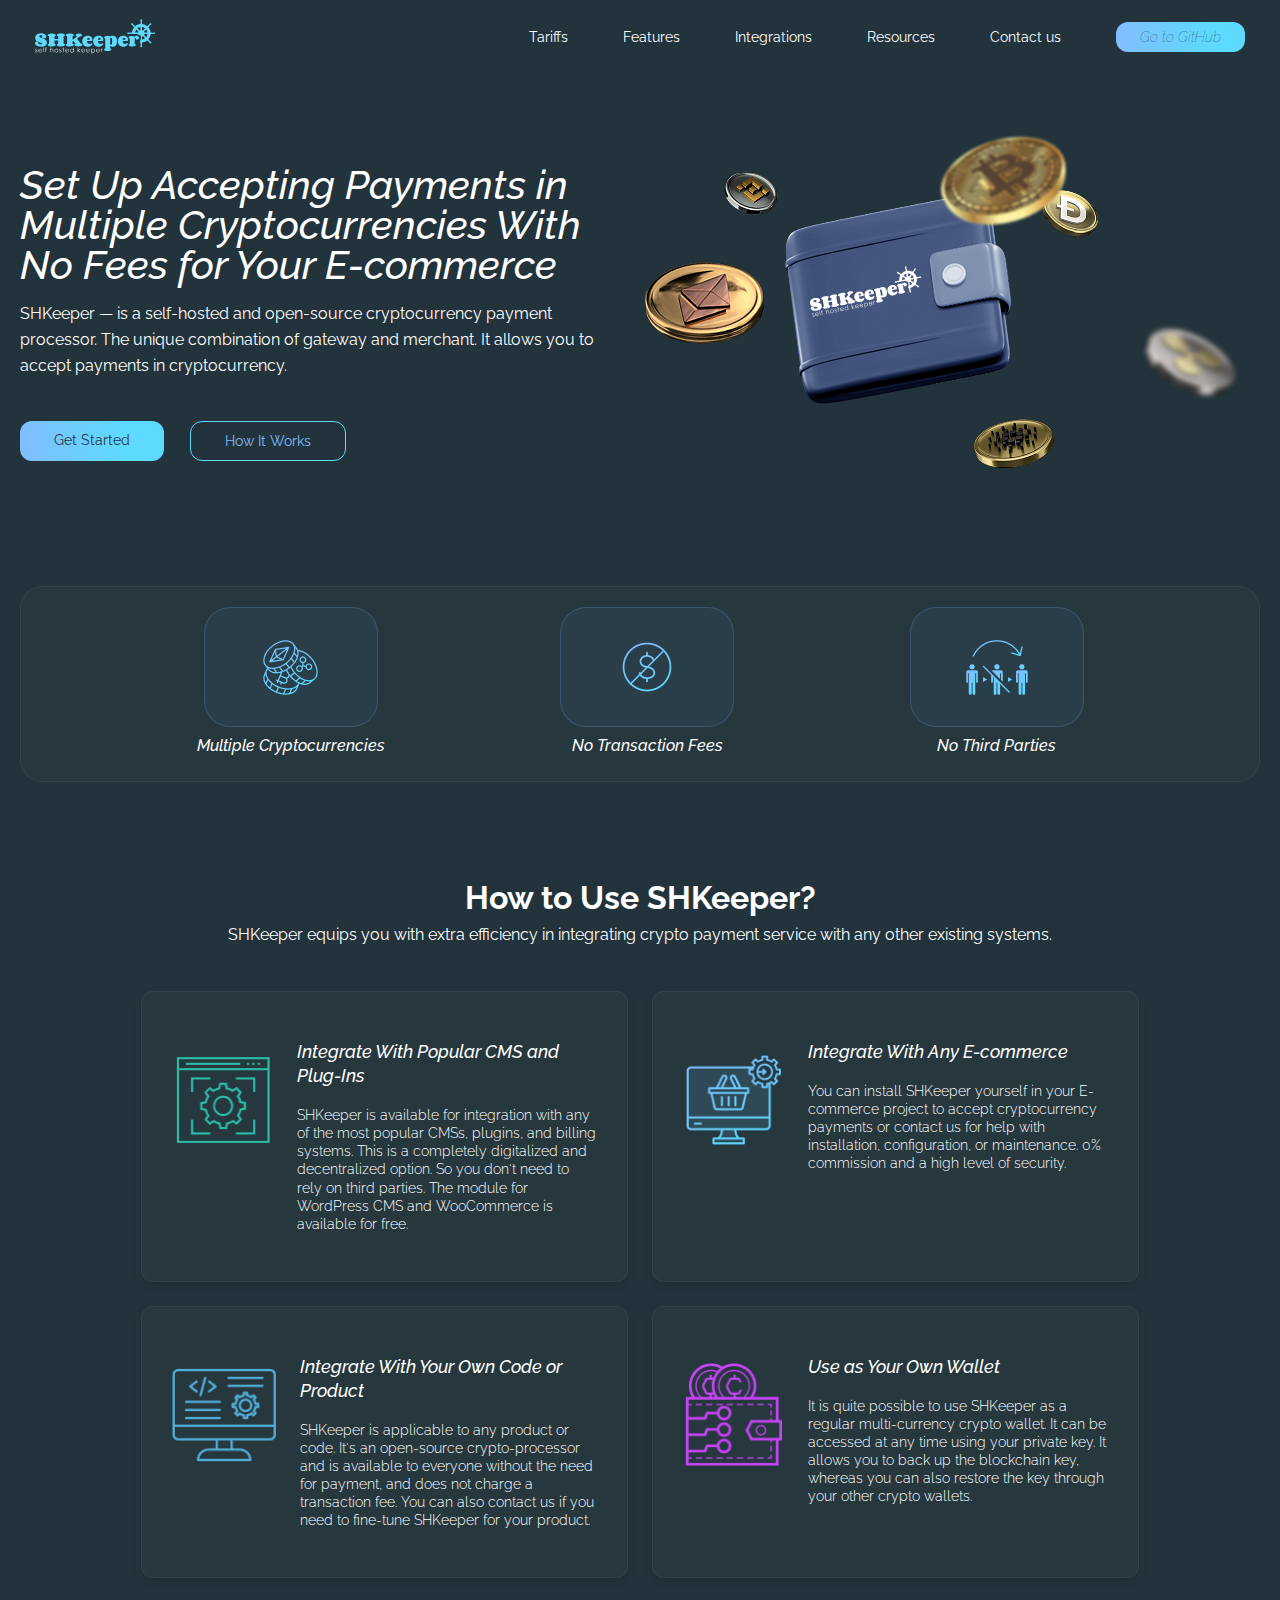
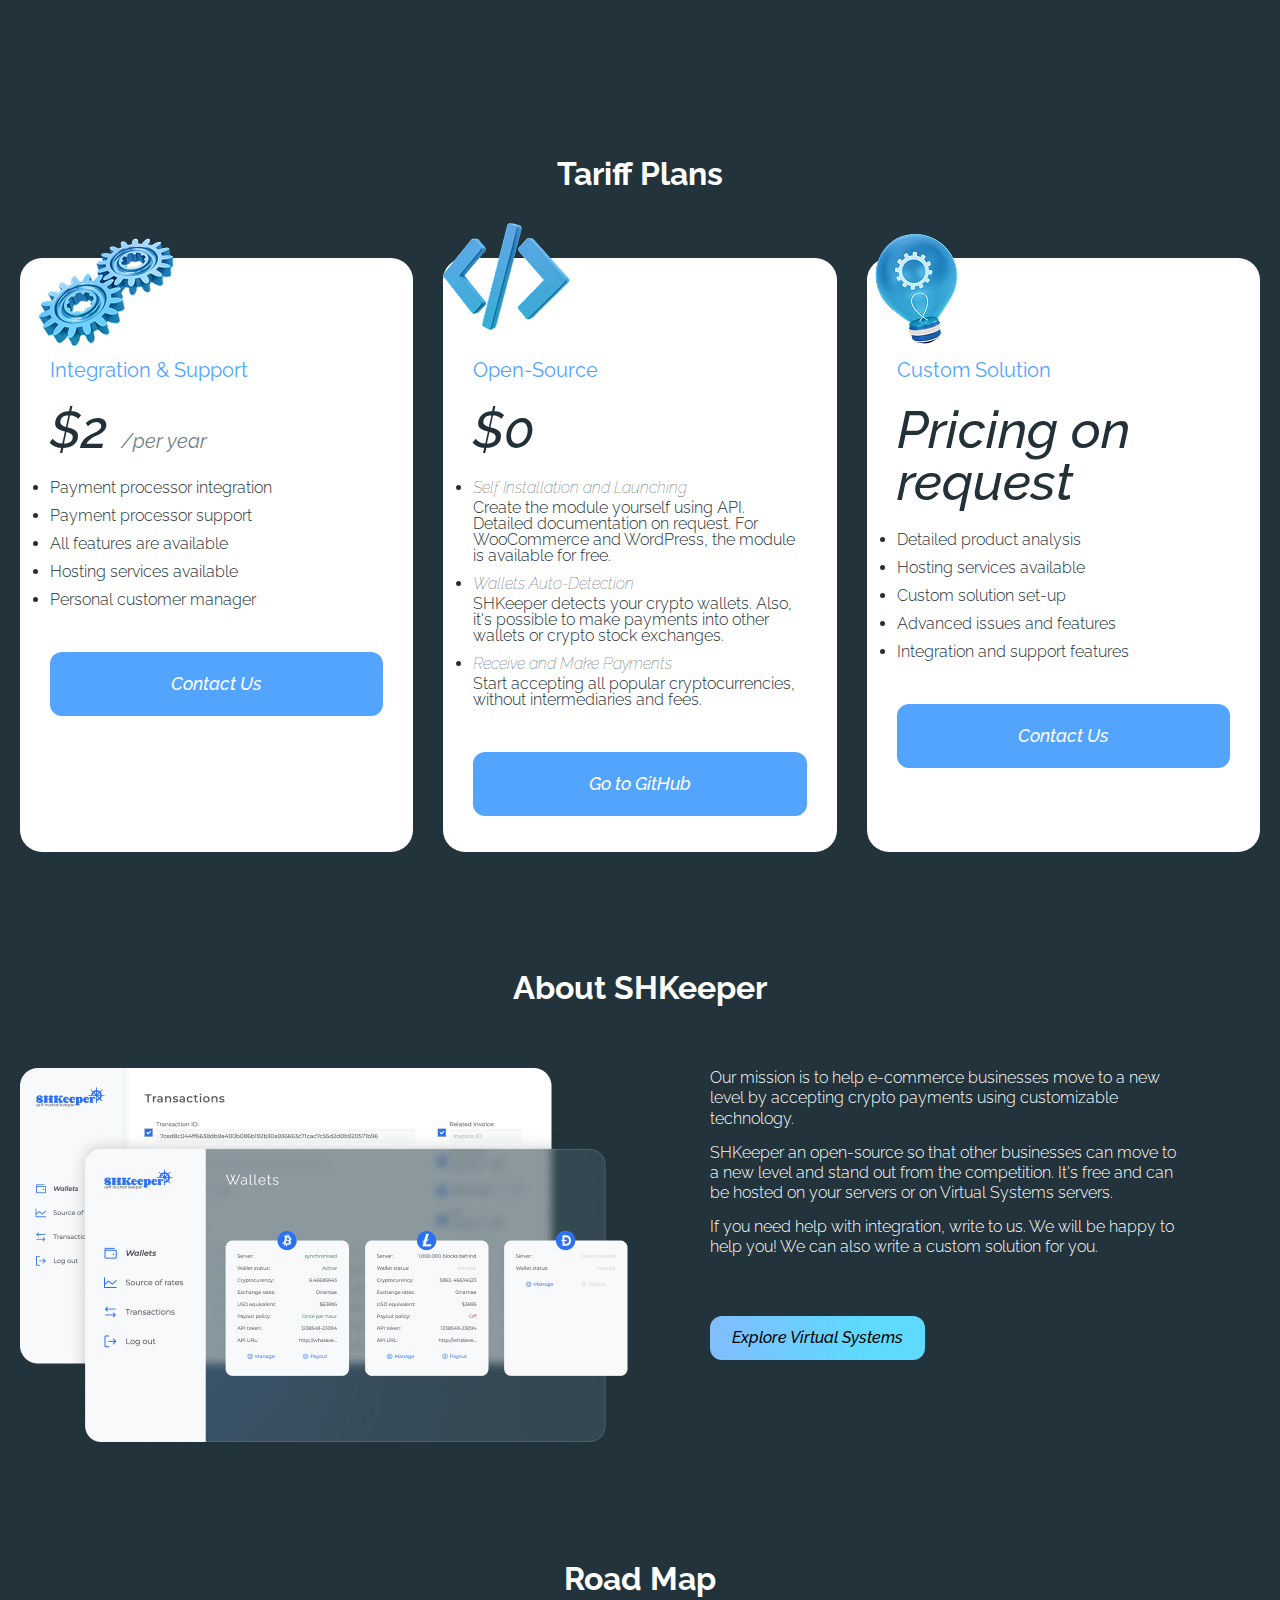
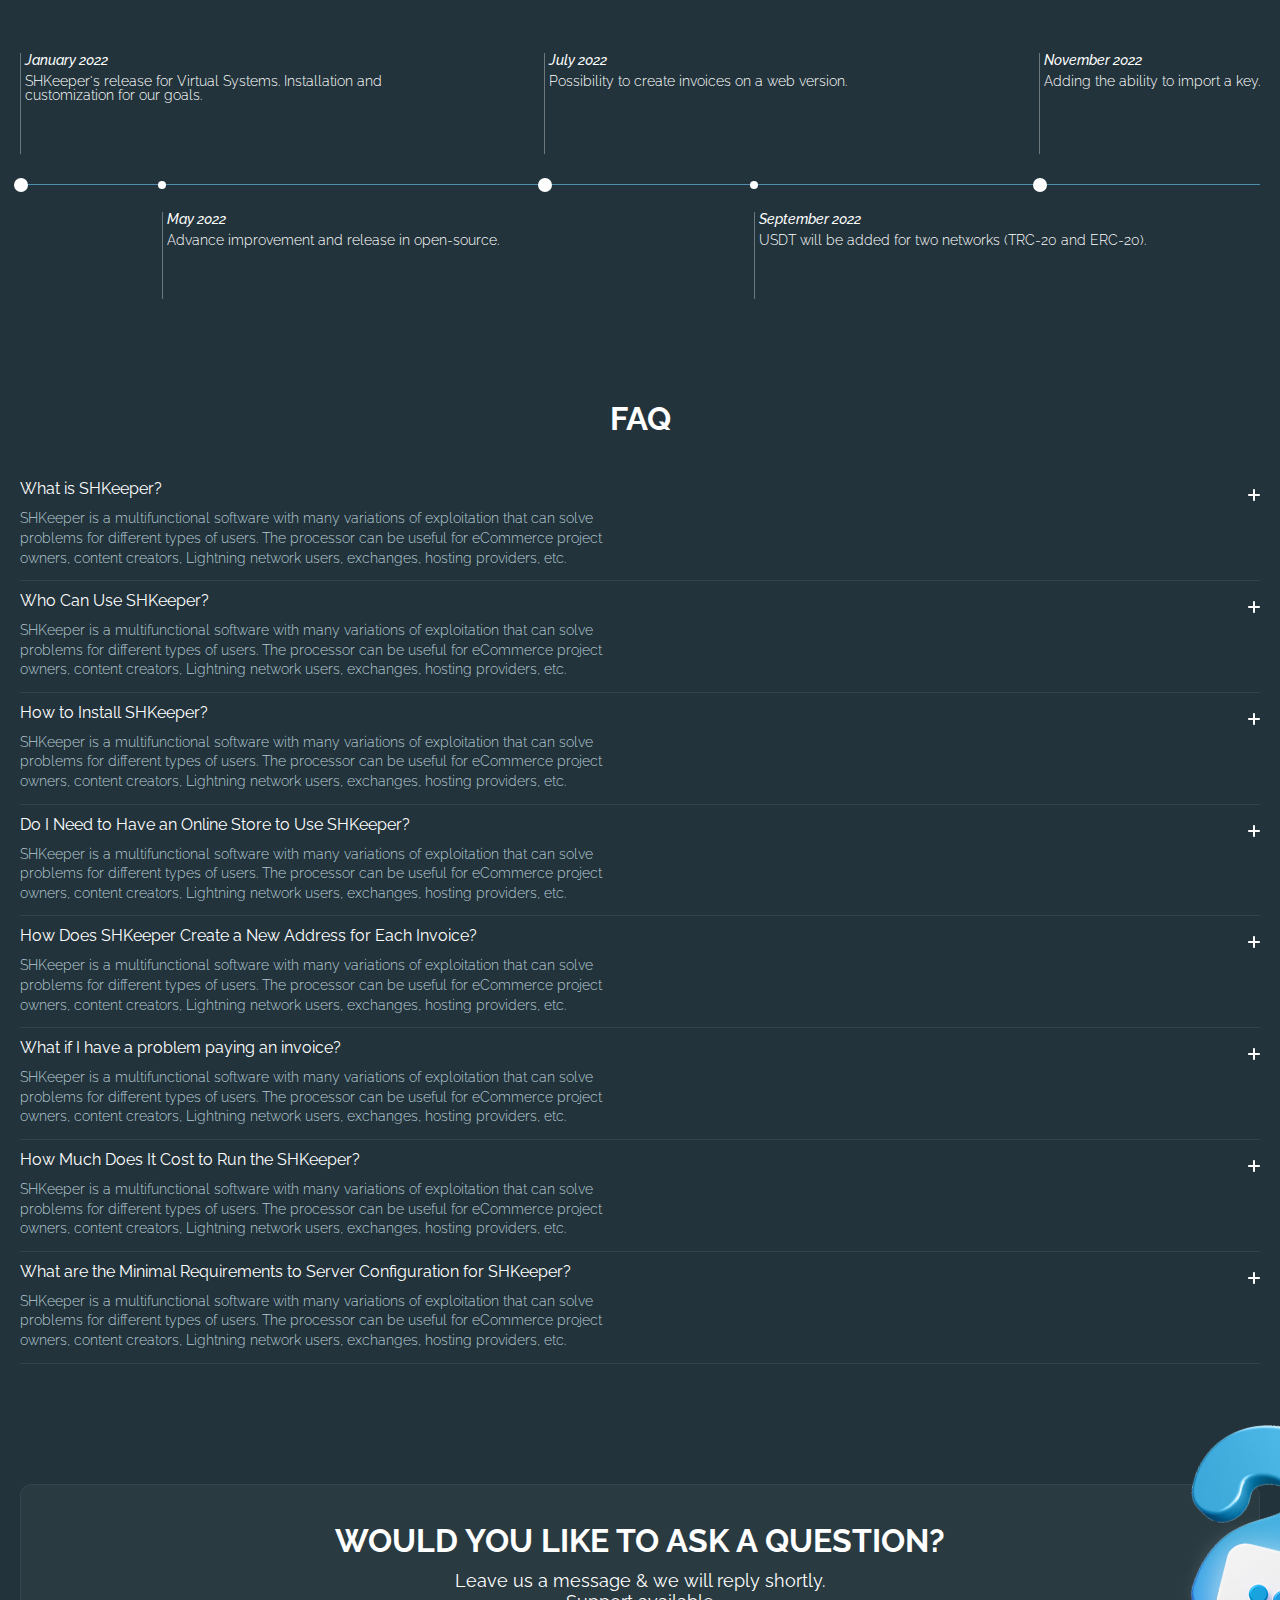
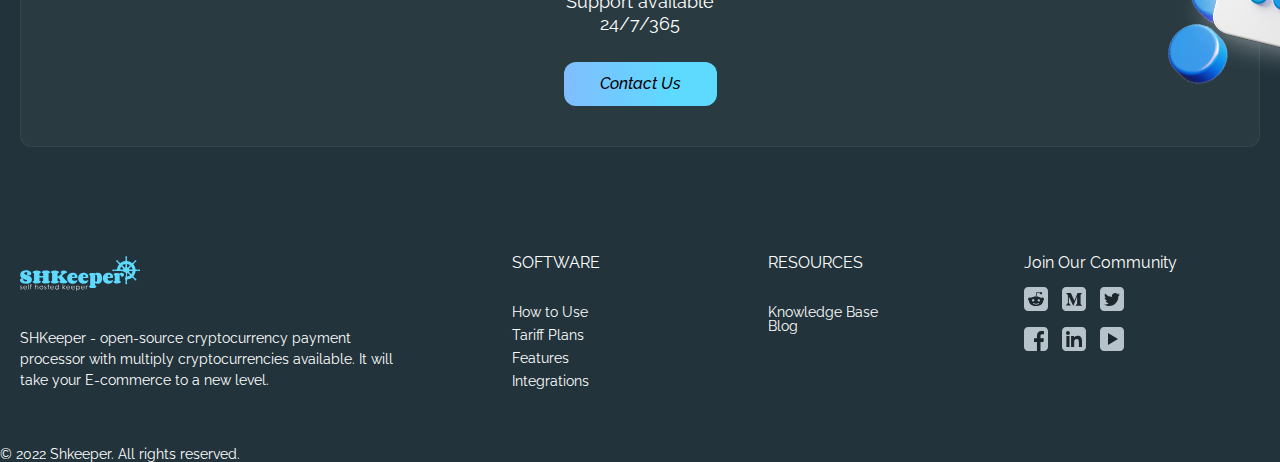
==== index.html @ ff1becc0 "desctope version" ====
<!DOCTYPE html>
<html lang="en">
  <head>
    <meta charset="UTF-8" />
    <meta name="viewport" content="width=device-width, initial-scale=1.0" />
    <title>SHKeeper</title>

    <link rel="preconnect" href="https://fonts.googleapis.com" />
    <link rel="preconnect" href="https://fonts.gstatic.com" crossorigin />
    <link
      href="https://fonts.googleapis.com/css2?family=Raleway:ital,wght@0,100..900;1,100..900&display=swap"
      rel="stylesheet"
    />
    <link
      href="https://cdn.jsdelivr.net/npm/modern-normalize@1.1.0/modern-normalize.min.css"
      rel="stylesheet"
    />
    <!-- <link rel="stylesheet" href="./css/reset.css" /> -->
    <link rel="stylesheet" href="./css/main.css" />
  </head>
  <body>
    <header>
      <!-- navigation section -->
      <nav class="navigation">
        <div class="navigation__container container">
          <svg class="navigation__svg" width="120" height="45">
            <use href="/svg/sprite.svg#icon-logo"></use>
          </svg>
          <ul class="navigation__list">
            <li class="navigation__list-el">
              <a href="#" class="navigation__list-link">Tariffs</a>
            </li>
            <li class="navigation__list-el">
              <a href="#" class="navigation__list-link">Features</a>
            </li>
            <li class="navigation__list-el">
              <a href="#" class="navigation__list-link">Integrations</a>
            </li>
            <li class="navigation__list-el">
              <a href="#" class="navigation__list-link">Resources</a>
            </li>
            <li class="navigation__list-el">
              <a href="#" class="navigation__list-link">Contact us</a>
            </li>
            <li class="navigation__list-el">
              <a
                href="https://github.com/"
                class="navigation__list-btn"
                target="_blank"
                rel="noopener noreferrer"
              >
                Go to GitHub
              </a>
            </li>
          </ul>
        </div>
      </nav>
    </header>
    <main>
      <!-- hero section -->
      <section class="hero container">
        <div>
          <div class="hero__title-container">
            <h1 class="hero__title">
              Set Up Accepting Payments in Multiple Cryptocurrencies With No
              Fees for Your E-commerce
            </h1>
            <p class="hero__text">
              SHKeeper — is a self-hosted and open-source cryptocurrency payment
              processor. The unique combination of gateway and merchant. It
              allows you to accept payments in cryptocurrency.
            </p>
          </div>

          <div class="hero__btn-container">
            <a href="#" class="hero__btn hero__btn-started">Get Started</a>
            <a href="#" class="hero__btn hero__btn-instruction">How It Works</a>
          </div>
        </div>
        <img src="./img/hero-img.png" alt="" class="hero__hero-img" />
      </section>

      <!-- advantages section -->
      <section class="advantages">
        <ul class="advantages__list container">
          <li class="advantages__list-el">
            <div class="advantages__list-el-container">
              <div class="advantages__svg-container">
                <img
                  src="./img/advantages-1.png"
                  alt="Icon"
                  width="55"
                  height="55"
                />
              </div>
              <p class="advantages__text">Multiple Cryptocurrencies</p>
            </div>
          </li>
          <li class="advantages__list-el">
            <div class="advantages__list-el-container">
              <div class="advantages__svg-container">
                <img
                  src="./img/advantages-2.png"
                  alt="Icon"
                  width="50"
                  height="50"
                />
              </div>
              <p class="advantages__text">No Transaction Fees</p>
            </div>
          </li>
          <li class="advantages__list-el">
            <div class="advantages__list-el-container">
              <div class="advantages__svg-container">
                <img
                  src="./img/advantages-3.png"
                  alt="Icon"
                  width="62"
                  height="55"
                />
              </div>
              <p class="advantages__text">No Third Parties</p>
            </div>
          </li>
        </ul>
      </section>

      <!-- usage section -->
      <section class="usage container">
        <h2 class="usage__title">How to Use SHKeeper?</h2>
        <p class="usage__text">
          SHKeeper equips you with extra efficiency in integrating crypto
          payment service with any other existing systems.
        </p>
        <ul class="usage__list">
          <li class="usage__list-el">
            <div class="usage__img-container">
              <img src="./img/usage-1.png" alt="" class="usage__usage-img-1" />
            </div>

            <div class="usage__text-container">
              <h3 class="usage__list-el-title">
                Integrate With Popular CMS and Plug-Ins
              </h3>
              <p class="usage__list-el-text">
                SHKeeper is available for integration with any of the most
                popular CMSs, plugins, and billing systems. This is a completely
                digitalized and decentralized option. So you don't need to rely
                on third parties. The module for WordPress CMS and WooCommerce
                is available for free.
              </p>
            </div>
          </li>
          <li class="usage__list-el">
            <div class="usage__img-container">
              <img src="./img/usage-2.png" alt="" class="usage__usage-img-2" />
            </div>

            <div class="usage__text-container">
              <h3 class="usage__list-el-title">
                Integrate With Any E-commerce
              </h3>
              <p class="usage__list-el-text">
                You can install SHKeeper yourself in your E-commerce project to
                accept cryptocurrency payments or contact us for help with
                installation, configuration, or maintenance. 0% commission and a
                high level of security.
              </p>
            </div>
          </li>
          <li class="usage__list-el">
            <div class="usage__img-container">
              <img src="./img/usage-3.png" alt="" class="usage__usage-img-3" />
            </div>

            <div class="usage__text-container">
              <h3 class="usage__list-el-title">
                Integrate With Your Own Code or Product
              </h3>
              <p class="usage__list-el-text">
                SHKeeper is applicable to any product or code. It's an
                open-source crypto-processor and is available to everyone
                without the need for payment, and does not charge a transaction
                fee. You can also contact us if you need to fine-tune SHKeeper
                for your product.
              </p>
            </div>
          </li>
          <li class="usage__list-el">
            <div class="usage__img-container">
              <img src="./img/usage-4.png" alt="" class="usage__usage-img-4" />
            </div>

            <div class="usage__text-container">
              <h3 class="usage__list-el-title">Use as Your Own Wallet</h3>
              <p class="usage__list-el-text">
                It is quite possible to use SHKeeper as a regular multi-currency
                crypto wallet. It can be accessed at any time using your private
                key. It allows you to back up the blockchain key, whereas you
                can also restore the key through your other crypto wallets.
              </p>
            </div>
          </li>
        </ul>
      </section>

      <!-- tariff section -->
      <section class="tariff container">
        <h2 class="tariff__section-title">Tariff Plans</h2>
        <ul class="tariff__list">
          <li class="tariff__list-el">
            <img src="./img/tarrif-1.png" alt="" class="tarrif__list-el-img" />
            <p class="tariff__subtitle">Integration & Support</p>
            <p class="tariff__price">
              $2 <span class="tariff__title-span">/per year</span>
            </p>
            <ul class="tariff__list-tariff">
              <li class="tariff__list-tariff-el">
                <p class="tariff__list-tariff-el-text">
                  Payment processor integration
                </p>
              </li>
              <li class="tariff__list-tariff-el">
                <p class="tariff__list-tariff-el-text">
                  Payment processor support
                </p>
              </li>
              <li class="tariff__list-tariff-el">
                <p class="tariff__list-tariff-el-text">
                  All features are available
                </p>
              </li>
              <li class="tariff__list-tariff-el">
                <p class="tariff__list-tariff-el-text">
                  Hosting services available
                </p>
              </li>
              <li class="tariff__list-tariff-el">
                <p class="tariff__list-tariff-el-text">
                  Personal customer manager
                </p>
              </li>
            </ul>
            <a href="#" class="tariff__list-tariff-btn">Contact Us</a>
          </li>

          <li class="tariff__list-el tariff__list-center">
            <img src="./img/tarrif-2.png" alt="" class="tarrif__list-el-img" />
            <p class="tariff__subtitle">Open-Source</p>
            <p class="tariff__price">$0</p>
            <ul class="tariff__list-tariff">
              <li class="tariff__list-tariff-el">
                <h4 class="tariff__list-tariff-el-subtitle">
                  Self Installation and Launching
                </h4>
                <p class="tariff__list-tariff-el-text">
                  Create the module yourself using API. Detailed documentation
                  on request. For WooCommerce and WordPress, the module is
                  available for free.
                </p>
              </li>
              <li class="tariff__list-tariff-el">
                <h4 class="tariff__list-tariff-el-subtitle">
                  Wallets Auto-Detection
                </h4>
                <p class="tariff__list-tariff-el-text">
                  SHKeeper detects your crypto wallets. Also, it's possible to
                  make payments into other wallets or crypto stock exchanges.
                </p>
              </li>
              <li class="tariff__list-tariff-el">
                <h4 class="tariff__list-tariff-el-subtitle">
                  Receive and Make Payments
                </h4>
                <p class="tariff__list-tariff-el-text">
                  Start accepting all popular cryptocurrencies, without
                  intermediaries and fees.
                </p>
              </li>
            </ul>
            <a href="#" class="tariff__list-tariff-btn">Go to GitHub</a>
          </li>

          <li class="tariff__list-el">
            <img src="./img/tarrif-3.png" alt="" class="tarrif__list-el-img" />
            <p class="tariff__subtitle">Custom Solution</p>
            <p class="tariff__price">Pricing on request</p>
            <ul class="tariff__list-tariff">
              <li class="tariff__list-tariff-el">
                <p class="tariff__list-tariff-el-text">
                  Detailed product analysis
                </p>
              </li>
              <li class="tariff__list-tariff-el">
                <p class="tariff__list-tariff-el-text">
                  Hosting services available
                </p>
              </li>
              <li class="tariff__list-tariff-el">
                <p class="tariff__list-tariff-el-text">
                  Custom solution set-up
                </p>
              </li>
              <li class="tariff__list-tariff-el">
                <p class="tariff__list-tariff-el-text">
                  Advanced issues and features
                </p>
              </li>
              <li class="tariff__list-tariff-el">
                <p class="tariff__list-tariff-el-text">
                  Integration and support features
                </p>
              </li>
            </ul>
            <a href="#" class="tariff__list-tariff-btn">Contact Us</a>
          </li>
        </ul>
      </section>

      <!-- about section -->
      <section class="about container">
        <h3 class="about__title">About SHKeeper</h3>

        <div class="about__container">
          <img src="./img/about-1.png" alt="" class="about__img" />
          <div class="about__text-container">
            <p class="about__text">
              Our mission is to help e-commerce businesses move to a new level
              by accepting crypto payments using customizable technology.
            </p>
            <br />
            <p class="about__text">
              SHKeeper an open-source so that other businesses can move to a new
              level and stand out from the competition. It's free and can be
              hosted on your servers or on Virtual Systems servers.
            </p>
            <br />
            <p class="about__text">
              If you need help with integration, write to us. We will be happy
              to help you! We can also write a custom solution for you.
            </p>
            <button class="about__btn" aria-label="Explore Virtual Systems">
              Explore Virtual Systems
            </button>
          </div>
        </div>
      </section>

      <!-- road-map section -->
      <section class="road-map container">
        <h3 class="road-map__title">Road Map</h3>
        <ul class="road-map__list-1">
          <li class="road-map__list-el-1">
            <div class="road-map__list-el-container">
              <h4 class="road-map__list-el-title">
                <time datetime="2022-01">January 2022</time>
              </h4>
              <p class="road-map__list-el-text">
                SHKeeper's release for Virtual Systems. Installation and
                customization for our goals.
              </p>
            </div>
          </li>
          <li class="road-map__list-el-1">
            <div class="road-map__list-el-container">
              <h4 class="road-map__list-el-title">
                <time datetime="2022-07">July 2022</time>
              </h4>
              <p class="road-map__list-el-text">
                Possibility to create invoices on a web version.
              </p>
            </div>
          </li>
          <li class="road-map__list-el-1">
            <div class="road-map__list-el-container">
              <h4 class="road-map__list-el-title">
                <time datetime="2022-11">November 2022</time>
              </h4>
              <p class="road-map__list-el-text">
                Adding the ability to import a key.
              </p>
            </div>
          </li>
        </ul>

        <ul class="road-map__list-2">
          <li class="road-map__list-el-2">
            <div class="road-map__list-el-container">
              <h4 class="road-map__list-el-title">
                <time datetime="2022-05">May 2022</time>
              </h4>
              <p class="road-map__list-el-text">
                Advance improvement and release in open-source.
              </p>
            </div>
          </li>
          <li class="road-map__list-el-2">
            <div class="road-map__list-el-container">
              <h4 class="road-map__list-el-title">
                <time datetime="2022-09">September 2022</time>
              </h4>
              <p class="road-map__list-el-text">
                USDT will be added for two networks (TRC-20 and ERC-20).
              </p>
            </div>
          </li>
        </ul>
      </section>

      <!-- faq section -->
      <section class="faq container">
        <h3 class="faq__title">FAQ</h3>
        <ul class="faq__list">
          <li class="faq__list-el">
            <div class="faq__list-el-title-container">
              <h4 class="faq__list-el-subtitle">What is SHKeeper?</h4>
              <svg class="faq__open-acordeon-svg-plus" width="12" height="12">
                <use href="./svg/sprite.svg#icon-plus"></use>
              </svg>
              <svg class="faq__open-acordeon-svg-minus" width="12" height="12">
                <use href="./svg/sprite.svg#icon-minus"></use>
              </svg>
            </div>

            <p class="faq__list-el-text">
              SHKeeper is a multifunctional software with many variations of
              exploitation that can solve problems for different types of users.
              The processor can be useful for eCommerce project owners, content
              creators, Lightning network users, exchanges, hosting providers,
              etc.
            </p>
          </li>
          <li class="faq__list-el">
            <div class="faq__list-el-title-container">
              <h4 class="faq__list-el-subtitle">Who Can Use SHKeeper?</h4>
              <svg class="faq__open-acordeon-svg-plus" width="12" height="12">
                <use href="./svg/sprite.svg#icon-plus"></use>
              </svg>
              <svg class="faq__open-acordeon-svg-minus" width="12" height="12">
                <use href="./svg/sprite.svg#icon-minus"></use>
              </svg>
            </div>
            <p class="faq__list-el-text">
              SHKeeper is a multifunctional software with many variations of
              exploitation that can solve problems for different types of users.
              The processor can be useful for eCommerce project owners, content
              creators, Lightning network users, exchanges, hosting providers,
              etc.
            </p>
          </li>
          <li class="faq__list-el">
            <div class="faq__list-el-title-container">
              <h4 class="faq__list-el-subtitle">How to Install SHKeeper?</h4>
              <svg class="faq__open-acordeon-svg-plus" width="12" height="12">
                <use href="./svg/sprite.svg#icon-plus"></use>
              </svg>
              <svg class="faq__open-acordeon-svg-minus" width="12" height="12">
                <use href="./svg/sprite.svg#icon-minus"></use>
              </svg>
            </div>
            <p class="faq__list-el-text">
              SHKeeper is a multifunctional software with many variations of
              exploitation that can solve problems for different types of users.
              The processor can be useful for eCommerce project owners, content
              creators, Lightning network users, exchanges, hosting providers,
              etc.
            </p>
          </li>
          <li class="faq__list-el">
            <div class="faq__list-el-title-container">
              <h4 class="faq__list-el-subtitle">
                Do I Need to Have an Online Store to Use SHKeeper?
              </h4>
              <svg class="faq__open-acordeon-svg-plus" width="12" height="12">
                <use href="./svg/sprite.svg#icon-plus"></use>
              </svg>
              <svg class="faq__open-acordeon-svg-minus" width="12" height="12">
                <use href="./svg/sprite.svg#icon-minus"></use>
              </svg>
            </div>
            <p class="faq__list-el-text">
              SHKeeper is a multifunctional software with many variations of
              exploitation that can solve problems for different types of users.
              The processor can be useful for eCommerce project owners, content
              creators, Lightning network users, exchanges, hosting providers,
              etc.
            </p>
          </li>
          <li class="faq__list-el">
            <div class="faq__list-el-title-container">
              <h4 class="faq__list-el-subtitle">
                How Does SHKeeper Create a New Address for Each Invoice?
              </h4>
              <svg class="faq__open-acordeon-svg-plus" width="12" height="12">
                <use href="./svg/sprite.svg#icon-plus"></use>
              </svg>
              <svg class="faq__open-acordeon-svg-minus" width="12" height="12">
                <use href="./svg/sprite.svg#icon-minus"></use>
              </svg>
            </div>
            <p class="faq__list-el-text">
              SHKeeper is a multifunctional software with many variations of
              exploitation that can solve problems for different types of users.
              The processor can be useful for eCommerce project owners, content
              creators, Lightning network users, exchanges, hosting providers,
              etc.
            </p>
          </li>
          <li class="faq__list-el">
            <div class="faq__list-el-title-container">
              <h4 class="faq__list-el-subtitle">
                What if I have a problem paying an invoice?
              </h4>
              <svg class="faq__open-acordeon-svg-plus" width="12" height="12">
                <use href="./svg/sprite.svg#icon-plus"></use>
              </svg>
              <svg class="faq__open-acordeon-svg-minus" width="12" height="12">
                <use href="./svg/sprite.svg#icon-minus"></use>
              </svg>
            </div>
            <p class="faq__list-el-text">
              SHKeeper is a multifunctional software with many variations of
              exploitation that can solve problems for different types of users.
              The processor can be useful for eCommerce project owners, content
              creators, Lightning network users, exchanges, hosting providers,
              etc.
            </p>
          </li>
          <li class="faq__list-el">
            <div class="faq__list-el-title-container">
              <h4 class="faq__list-el-subtitle">
                How Much Does It Cost to Run the SHKeeper?
              </h4>
              <svg class="faq__open-acordeon-svg-plus" width="12" height="12">
                <use href="./svg/sprite.svg#icon-plus"></use>
              </svg>
              <svg class="faq__open-acordeon-svg-minus" width="12" height="12">
                <use href="./svg/sprite.svg#icon-minus"></use>
              </svg>
            </div>
            <p class="faq__list-el-text">
              SHKeeper is a multifunctional software with many variations of
              exploitation that can solve problems for different types of users.
              The processor can be useful for eCommerce project owners, content
              creators, Lightning network users, exchanges, hosting providers,
              etc.
            </p>
          </li>
          <li class="faq__list-el">
            <div class="faq__list-el-title-container">
              <h4 class="faq__list-el-subtitle">
                What are the Minimal Requirements to Server Configuration for
                SHKeeper?
              </h4>
              <svg class="faq__open-acordeon-svg-plus" width="12" height="12">
                <use href="./svg/sprite.svg#icon-plus"></use>
              </svg>
              <svg class="faq__open-acordeon-svg-minus" width="12" height="12">
                <use href="./svg/sprite.svg#icon-minus"></use>
              </svg>
            </div>
            <p class="faq__list-el-text">
              SHKeeper is a multifunctional software with many variations of
              exploitation that can solve problems for different types of users.
              The processor can be useful for eCommerce project owners, content
              creators, Lightning network users, exchanges, hosting providers,
              etc.
            </p>
          </li>
        </ul>
      </section>

      <!-- question section -->
      <section class="question container">
        <div class="question__container">
          <h3 class="question__title">WOULD YOU LIKE TO ASK A QUESTION?</h3>
          <p class="question__text">
            Leave us a message & we will reply shortly.
            <br />Support available <br />24/7/365
          </p>
          <button class="question__btn">Contact Us</button>
          <img src="./img/question-1.png" alt="" class="question__img" />
          <img src="./img/question-1.png" alt="" class="question__img-1" />
          <img src="./img/question-4.png" alt="" class="question__img-4" />
        </div>
      </section>
    </main>

    <!-- footer section -->
    <footer>
      <section class="footer container">
        <div class="footer__logo-container">
          <svg class="navigation__svg" width="120" height="45">
            <use href="/svg/sprite.svg#icon-logo"></use>
          </svg>
          <p class="footer__logo-text">
            SHKeeper - open-source cryptocurrency payment processor with
            multiply cryptocurrencies available. It will take your E-commerce to
            a new level.
          </p>
        </div>
        <div class="footer__software-container">
          <h3 class="footer__software-title">SOFTWARE</h3>
          <ul class="footer__software-list">
            <li class="footer__software-list-el">
              <a href="" class="footer__software-list-link">How to Use</a>
            </li>
            <li class="footer__software-list-el">
              <a href="" class="footer__software-list-link">Tariff Plans</a>
            </li>
            <li class="footer__software-list-el">
              <a href="" class="footer__software-list-link">Features</a>
            </li>
            <li class="footer__software-list-el">
              <a href="" class="footer__software-list-link">Integrations</a>
            </li>
          </ul>
        </div>

        <div class="footer__resources-container">
          <h3 class="footer__resources-title">RESOURCES</h3>
          <ul class="footer__resources-list">
            <li class="footer__resources-list-el">
              <a href="" class="footer__resources-list-link">Knowledge Base</a>
            </li>
            <li class="footer__resources-list-el">
              <a href="" class="footer__resources-list-link">Blog</a>
            </li>
          </ul>
        </div>

        <div class="footer__media">
          <h3 class="footer__media-title">Join Our Community</h3>
          <ul class="footer__media-list">
            <li class="footer__media-list-el">
              <svg class="footer__media-svg" width="24" height="24">
                <use href="./svg/sprite.svg#icon-media-1"></use>
              </svg>
            </li>
            <li class="footer__media-list-el">
              <svg class="footer__media-svg" width="24" height="24">
                <use href="./svg/sprite.svg#icon-media-2"></use>
              </svg>
            </li>
            <li class="footer__media-list-el">
              <svg class="footer__media-svg" width="24" height="24">
                <use href="./svg/sprite.svg#icon-media-3"></use>
              </svg>
            </li>
            <li class="footer__media-list-el">
              <svg class="footer__media-svg" width="24" height="24">
                <use href="./svg/sprite.svg#icon-media-4"></use>
              </svg>
            </li>
            <li class="footer__media-list-el">
              <svg class="footer__media-svg" width="24" height="24">
                <use href="./svg/sprite.svg#icon-media-5"></use>
              </svg>
            </li>
            <li class="footer__media-list-el">
              <svg class="footer__media-svg" width="24" height="24">
                <use href="./svg/sprite.svg#icon-media-6"></use>
              </svg>
            </li>
          </ul>
        </div>
      </section>

      <section class="footer__bottom">
        <p>&copy; 2022 Shkeeper. All rights reserved.</p>
      </section>
    </footer>
    <script src="./js/index.js"></script>
  </body>
</html>
---- css/main.css ----
:root {
  --main-text-color: #ffffff;
  --accent-text-color: #253941;
  --secondary-accent-text-color: #52a4ff;
}

h1,
h2,
h3,
h4,
h5,
h6,
p {
  margin-top: 0;
  margin-bottom: 0;
}

ul,
ol {
  margin-top: 0;
  margin-bottom: 0;
  padding-left: 0;
}

img {
  display: block;
}

main {
}

button {
  cursor: pointer;
}

a {
  display: block;
}

.container {
  padding-left: 15px;
  padding-right: 15px;
}

/* @media screen and (min-width: 480px) {
  .container {
    width: 426px;
    margin-right: auto;
    margin-left: auto;
  }
}

@media screen and (min-width: 768px) {
  .container {
    width: 766px;
  }
} */

@media screen and (min-width: 1200px) {
  .container {
    width: 1158px;
  }
}

.hidden {
  position: absolute;
  width: 1px;
  height: 1px;
  margin: -1px;
  border: 0;
  padding: 0;

  white-space: nowrap;
  clip-path: inset(100%);
  clip: rect(0 0 0 0);
  overflow: hidden;
}

a {
  text-decoration: none;
  color: inherit;
}

ul,
ol {
  list-style: none;
  padding: 0;
  margin: 0;
}

body {
  background-color: #22333b;
  color: var(--main-text-color);
  font-family: Raleway;
  font-weight: 400;
  font-size: 14px;
  line-height: 100%;
  letter-spacing: 0%;
}

.container {
  width: 1240px;
  margin-right: auto;
  margin-left: auto;
}

/* --------------navigation section-------------- */

.navigation {
  padding: 14px 0;
  font-family: Raleway;
  font-weight: 400;
  font-size: 14px;
  line-height: 100%;
  letter-spacing: 0%;
}

.navigation__container {
  display: flex;
  justify-content: space-between;
  align-items: center;
}

.navigation__svg {
}

.navigation__list {
  display: flex;
  align-items: center;
  gap: 55px;
}

.navigation__list-el {
}

.navigation__list-link {
}

.navigation__list-btn {
  padding: 8px 24px;
  background: rgb(129, 189, 255);
  background: linear-gradient(
    90deg,
    rgba(129, 189, 255, 1) 0%,
    rgba(94, 217, 255, 1) 70%
  );
  border-radius: 12px;
  color: var(--accent-text-color);
  font-weight: 100;
  font-style: italic;
}

/* --------------hero section-------------- */

.hero {
  padding: 44px 0 112px 0;
  display: flex;
}

.hero__title-container {
  display: flex;
  flex-direction: column;
  max-width: 605px;
  gap: 16px;
  margin-bottom: 42px;
  padding-top: 48px;
}

.hero__title {
  font-weight: 500;
  font-style: italic;
  font-size: 40px;
  line-height: 100%;
}
.hero__text {
  font-size: 16px;
  line-height: 26px;
}
.hero__btn-container {
  display: flex;
  gap: 26px;
}
.hero__btn {
}
.hero__btn-started {
  padding: 12px 34px;
  background: rgb(129, 189, 255);
  background: linear-gradient(
    90deg,
    rgba(129, 189, 255, 1) 0%,
    rgba(94, 217, 255, 1) 70%
  );
  border-radius: 12px;
  color: var(--accent-text-color);
}
.hero__btn-instruction {
  border-radius: 12px;
  padding: 12px 34px;
  border: #5ed9ff 1px solid;
  color: #81bdff;
}

/* -------------advantages section------------- */

.advantages {
  padding-bottom: 100px;
}
.advantages__list {
  display: flex;
  justify-content: space-evenly;
  background-color: #f2f2f205;
  border: #dddddd12 1px solid;
  border-radius: 22px;
  padding: 20px 0 28px;
}

.advantages__svg {
}
.advantages__list-el {
}
.advantages__list-el-container {
  display: flex;
  flex-direction: column;
  gap: 12px;
  align-items: center;
}
.advantages__svg-container {
  width: 174px;
  height: 120px;
  border: #7ebbff33 1px solid;
  background-color: #7ebbff0f;
  border-radius: 26px;
  display: flex;
  justify-content: center;
  align-items: center;
}
.advantages__text {
  font-weight: 500;
  font-style: italic;
  font-size: 16px;
}

/* -------------usage section------------- */

.usage {
  width: 1028px;
  padding-bottom: 120px;
}
.usage__title {
  text-align: center;
  font-weight: 700;
  font-size: 32px;
  line-height: 100%;
  margin-bottom: 13px;
}
.usage__text {
  text-align: center;
  font-size: 16px;
  line-height: 100%;
  margin-bottom: 48px;
}
.usage__list {
  display: grid;
  grid-template-columns: repeat(2, 1fr);
  gap: 24px;
  list-style: none;
}

.usage__list-el {
  display: flex;
  gap: 24px;
  padding: 20px;
  border-radius: 12px;
  box-shadow: 0 4px 10px rgba(0, 0, 0, 0.1);
  padding: 48px 30px;
  border: #dddddd12 1px solid;
  background-color: #f2f2f205;
}

.usage__img-container {
  width: 120px;
  height: 120px;
  display: flex;
  justify-content: center;
  align-items: center;
}

.usage__usage-img {
  width: 120px;
  height: 120px;
}

.usage__usage-img-1 {
  width: 94px;
  height: 86px;
}

.usage__usage-img-2 {
  width: 95px;
  height: 90px;
}

.usage__usage-img-3 {
  width: 104px;
  height: 94px;
}

.usage__usage-img-4 {
  width: 97px;
  height: 103px;
}

.usage__text-container {
  max-width: 300px;
}

.usage__list-el-title {
  font-weight: 500;
  font-style: italic;
  font-size: 18px;
  line-height: 134%;
  letter-spacing: 0%;
  margin-bottom: 18px;
}

.usage__list-el-text {
  font-weight: 300;
  line-height: 129%;
  letter-spacing: 0%;
}

/* -------------tariff section------------- */
.tariff {
  padding: 60px 0;
}

.tariff__section-title {
  text-align: center;
  margin-bottom: 68px;
  font-weight: 700;
  font-size: 32px;
  line-height: 100%;
  letter-spacing: 0%;
}

.tariff__list {
  display: flex;
  gap: 30px;
}

.tariff__list-el {
  flex: 1;
  position: relative;
  background-color: #fff;
  border-radius: 22px;
  padding: 102px 30px 36px 30px;
}
.tarrif__list-el-img {
  position: absolute;
  top: -36px;
  left: 0;
}

.tarrif__list-el-img-1 {
  position: absolute;
  top: -36px;
  left: 0;
}

.tariff__subtitle {
  font-size: 20px;
  line-height: 100%;
  letter-spacing: 0%;
  color: var(--secondary-accent-text-color);
  margin-bottom: 24px;
}
.tariff__price {
  font-weight: 500;
  font-style: italic;
  font-size: 52px;
  line-height: 100%;
  letter-spacing: 0%;
  color: #223138;
  margin-bottom: 24px;
}
.tariff__title-span {
  font-weight: 400;
  font-size: 20px;
  line-height: 100%;
  letter-spacing: 0%;
  color: #6d8088;
}
.tariff__list-tariff {
  list-style: disc;
  display: flex;
  flex-direction: column;
  gap: 12px;
  margin-bottom: 44px;
}

.tariff__list-tariff-el {
  font-weight: 300;
  font-size: 16px;
  line-height: 100%;
  letter-spacing: 0%;
  color: #223138;
}

.tariff__list-tariff-el-text {
}

.tariff__list-tariff-btn {
  background-color: #52a4ff;
  width: 100%;
  padding: 22px 0;
  text-align: center;
  border-radius: 12px;
  font-weight: 500;
  font-style: italic;
  font-size: 18px;
  line-height: 20px;
  letter-spacing: 0%;
  color: #ffffff;
}
.tariff__list-tariff-el-subtitle {
  font-weight: 100;
  font-style: italic;
  font-size: 16px;
  line-height: 100%;
  letter-spacing: 0%;
  margin-bottom: 4px;
}

/* -------------about section------------- */
.about {
  padding: 60px 0;
}

.about__title {
  text-align: center;
  margin-bottom: 64px;
  font-weight: 700;
  font-size: 32px;
  line-height: 100%;
  letter-spacing: 0%;
}

.about__container {
  display: flex;
  gap: 82px;
}

.about__img {
}

.about__text-container {
  max-width: 472px;
  margin-bottom: 60px;
}

.about__text {
  font-weight: 300;
  font-size: 16px;
  line-height: 126%;
  letter-spacing: 0%;
}
.about__btn {
  margin-top: 58px;
  padding: 12px 22px;
  font-weight: 500;
  font-style: italic;
  font-size: 16px;
  line-height: 20px;
  letter-spacing: 0%;
  border-radius: 12px;
  border: none;
  background: linear-gradient(
    90deg,
    rgba(129, 189, 255, 1) 0%,
    rgba(94, 217, 255, 1) 70%
  );
}

/* -------------road-map section------------- */
.road-map {
  padding: 44px 0 44px 0;
}
.road-map__title {
  font-weight: 700;
  font-size: 32px;
  line-height: 100%;
  letter-spacing: 0%;
  text-align: center;
  margin-bottom: 58px;
}
.road-map__list-1 {
  position: relative;
  display: grid;
  grid-template-columns: repeat(3, 1fr);
  justify-items: end;
  margin-bottom: 26px;
}

.road-map__list-1::after {
  content: "";
  position: absolute;
  top: 112%;
  left: 0;
  width: 100%;
  height: 1px;
  background-color: #6dcdff99;
}

.road-map__list-2 {
  display: grid;
  grid-template-columns: repeat(2, 1fr);
  justify-items: center;
}

.road-map__list-el-1 {
  padding: 0 0 52px 5px;
  position: relative;
  margin-bottom: 16px;
}

.road-map__list-el-1::after {
  content: "";
  position: absolute;
  top: 123%;
  left: -6px;
  z-index: 1;
  width: 14px;
  height: 14px;
  border-radius: 50%;
  background-color: #fff;
}

.road-map__list-el-2 {
  padding: 0 0 52px 5px;
  position: relative;
  margin-top: 16px;
}

.road-map__list-el-2::after {
  content: "";
  position: absolute;
  bottom: 127%;
  left: -4px;
  z-index: 1;
  width: 8px;
  height: 8px;
  border-radius: 50%;
  background-color: #fff;
}

.road-map__list-el-container {
  width: 100%;
}

.road-map__list-el-container::before {
  content: "";
  position: absolute;
  left: 0;
  top: 0;
  width: 1px;
  height: 100%;
  background-color: #ffffff57;
}

.road-map__list-el-title {
  font-weight: 500;
  font-style: italic;
  line-height: 100%;
  letter-spacing: 0%;
  margin-bottom: 7px;
}
.road-map__list-el-text {
  font-weight: 300;
  line-height: 100%;
  letter-spacing: 0%;
}

/* -------------faq section------------- */
.faq {
  padding: 60px 0;
}
.faq__title {
  font-weight: 700;
  font-size: 32px;
  line-height: 100%;
  letter-spacing: 0%;
  text-align: center;
  margin-bottom: 34px;
}
.faq__list {
}
.faq__list-el {
  padding: 12px 0;
  border-bottom: #f2f2f214 1px solid;
}

.faq__list-el-title-container {
  display: flex;
  align-content: center;
  justify-content: space-between;
  align-items: center;
}

.faq__list-el-subtitle {
  font-weight: 400;
  font-size: 16px;
  line-height: 100%;
  letter-spacing: 0%;
  margin-bottom: 12px;
}

.faq__open-acordeon-svg-plus {
  cursor: pointer;
}

.faq__open-acordeon-svg-minus {
  cursor: pointer;
  display: none;
}

.faq__list-el-text {
  font-weight: 300;
  line-height: 140%;
  letter-spacing: 0%;
  max-width: 612px;
  color: #b5c9d3;
  /* display: none; */
}

/* -------------question section------------- */

.question {
  padding: 60px 0;
}
.question__container {
  display: flex;
  position: relative;
  flex-direction: column;
  align-items: center;
  justify-content: center;
  border-radius: 12px;
  border: #dddddd12 1px solid;
  background-color: rgba(242, 242, 242, 0.04);
  padding: 40px 0;
}
.question__title {
  font-weight: 700;
  font-size: 32px;
  line-height: 100%;
  letter-spacing: 0%;
  text-align: center;
  margin-bottom: 13px;
}
.question__text {
  font-weight: 400;
  font-size: 18px;
  line-height: 120%;
  letter-spacing: 0%;
  text-align: center;

  text-align: center;
  margin-bottom: 28px;
}
.question__btn {
  border-radius: 12px;
  border: none;
  font-weight: 500;
  font-style: italic;
  font-size: 16px;
  line-height: 20px;
  letter-spacing: 0%;
  background: linear-gradient(
    90deg,
    rgba(129, 189, 255, 1) 0%,
    rgba(94, 217, 255, 1) 70%
  );
  padding: 12px 36px;
}

.question__img {
  position: absolute;
  top: -24%;
  right: -6%;
  transform: rotate(15deg);
  height: 274px;
  z-index: -1;
}

.question__img-1 {
  position: absolute;
  top: -24%;
  right: -6%;
  transform: rotate(15deg);
  height: 274px;
}

.question__img-4 {
  position: absolute;
  top: 10%;
  right: -10%;
}

/* -------------footer section------------- */

.footer {
  display: grid;
  grid-template-columns: 2fr 1fr 1fr 1fr;
  grid-template-rows: auto auto;
  gap: 20px;
  padding: 44px 0 36px 0;
}
.footer__logo-container {
  max-width: 396px;
  display: flex;
  flex-direction: column;
  gap: 32px;
}
.footer__logo {
}
.footer__logo-text {
  font-weight: 400;
  font-size: 14px;
  line-height: 150%;
  letter-spacing: 0%;
}
.footer__software-container {
}
.footer__software-title {
  font-weight: 400;
  font-size: 16px;
  line-height: 150%;
  letter-spacing: 0%;
  margin-bottom: 30px;
}
.footer__software-list {
  display: flex;
  flex-direction: column;
  gap: 9px;
}
.footer__software-list-el {
}
.footer__software-list-link {
}
.footer__resources-container {
}
.footer__resources-title {
  font-weight: 400;
  font-size: 16px;
  line-height: 150%;
  letter-spacing: 0%;
  margin-bottom: 30px;
}
.footer__resources-list {
}
.footer__resources-list-el {
}
.footer__resources-list-link {
}
.footer__media {
}
.footer__media-title {
  font-weight: 400;
  font-size: 16px;
  line-height: 150%;
  letter-spacing: 0%;
  margin-bottom: 12px;
}
.footer__media-list {
  display: grid;
  gap: 14px;
  grid-template-columns: 24px 24px 24px;
}
.footer__media-list-el {
}
.footer__media-svg {
}
.footer__bottom {
}

@media screen and (min-width: 1440px) {
  .container {
    width: 1240px;
  }
}
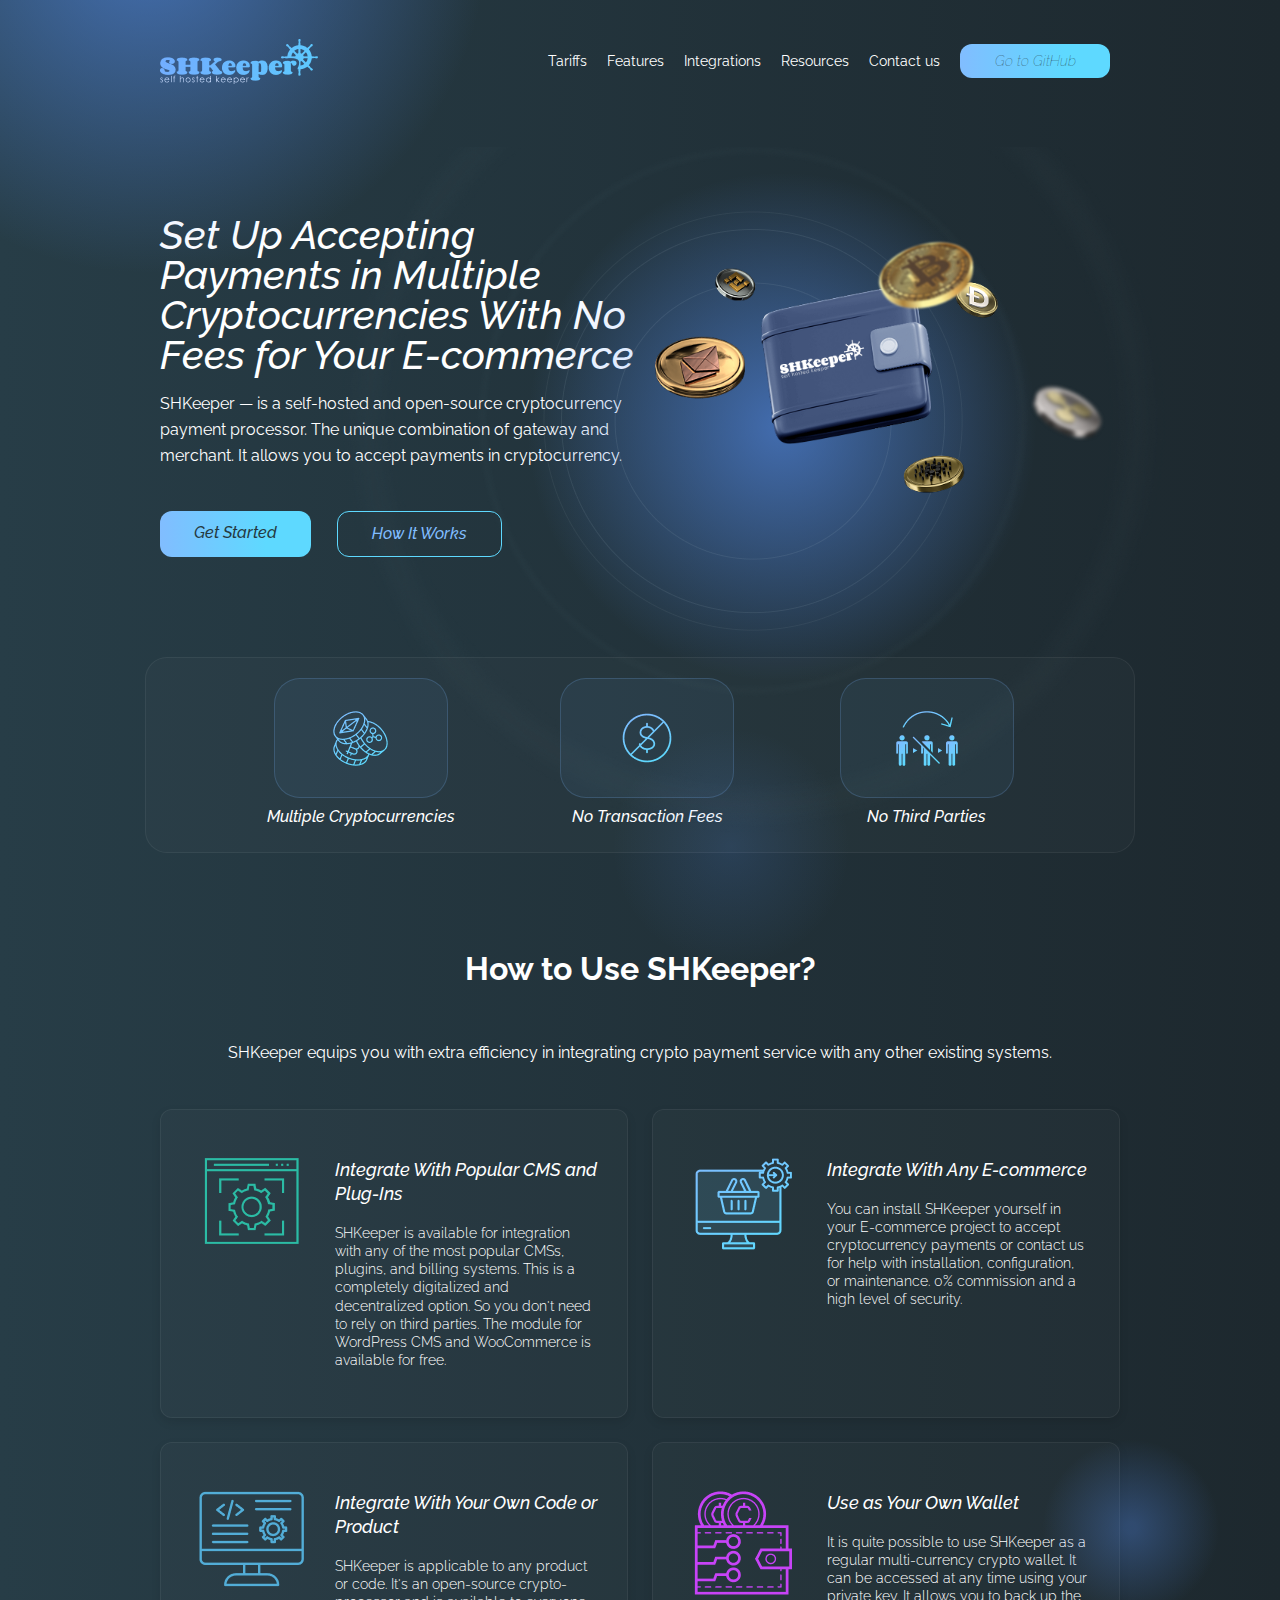
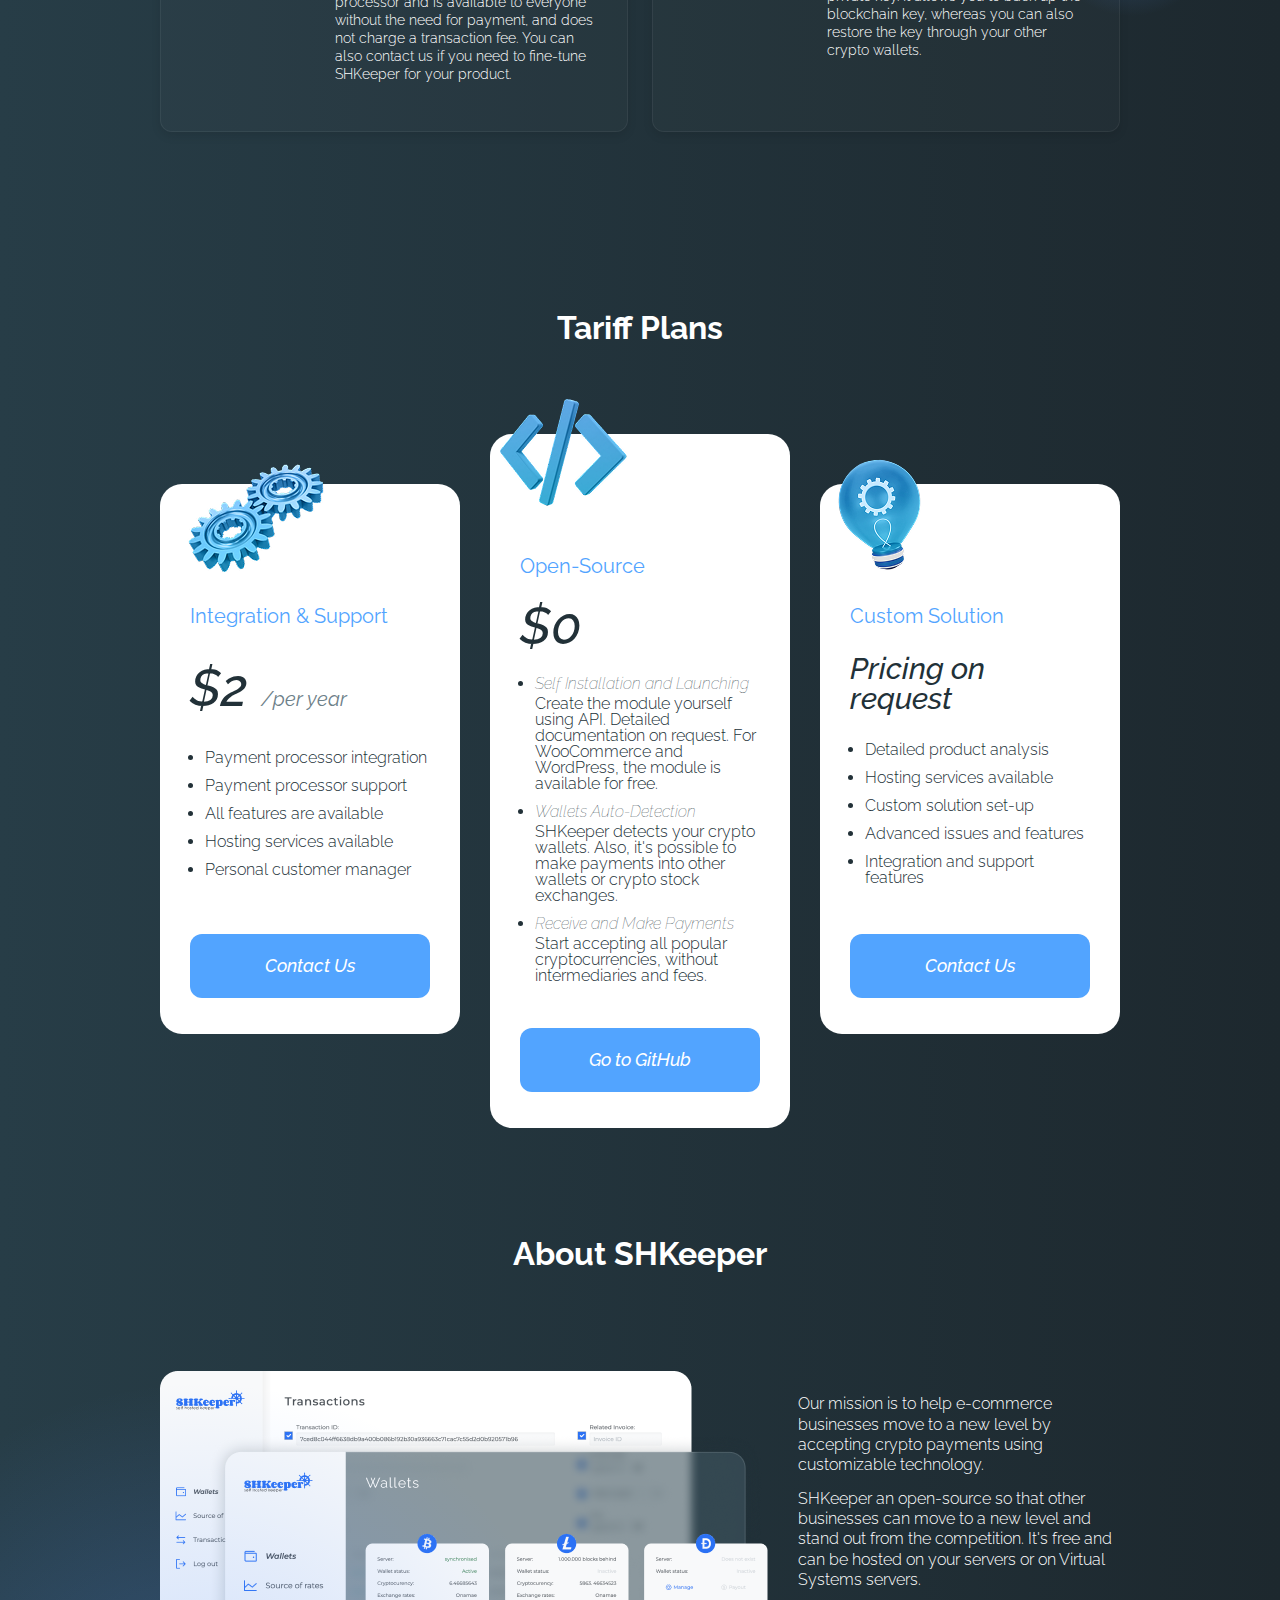
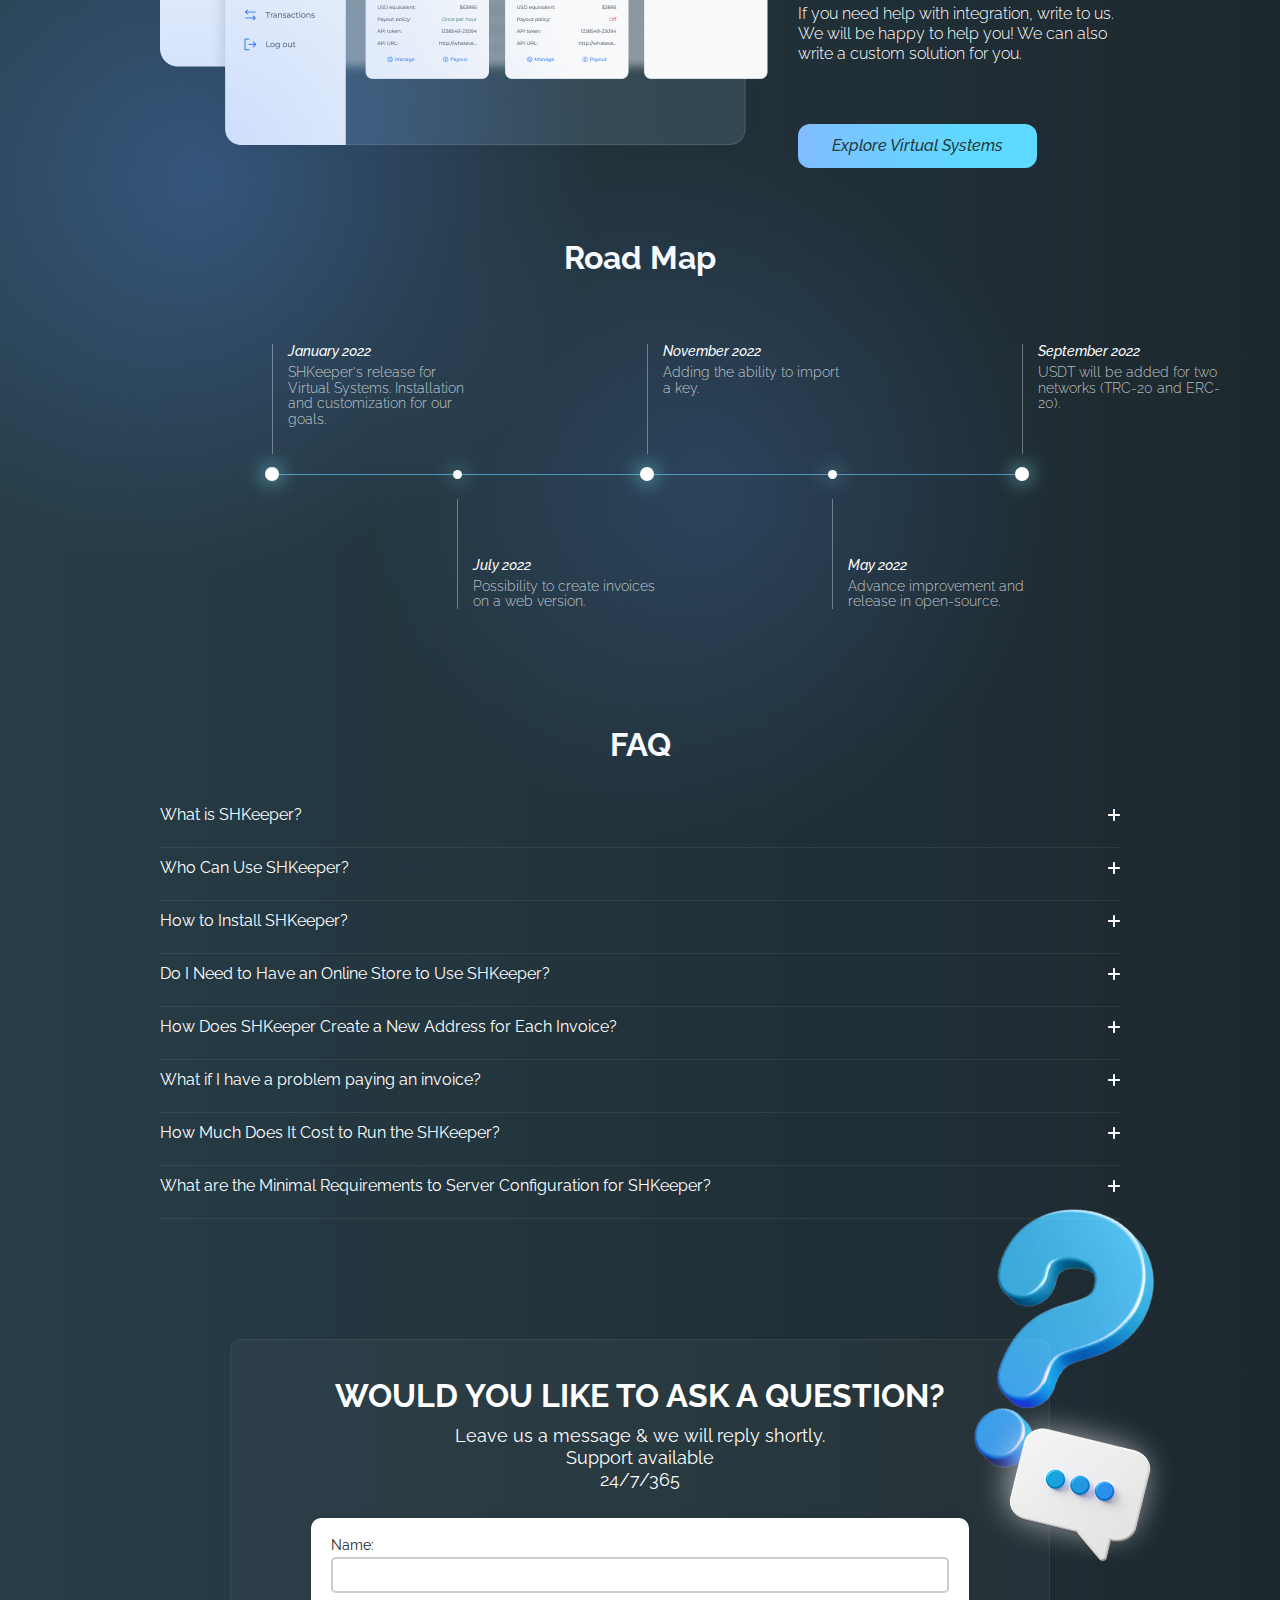
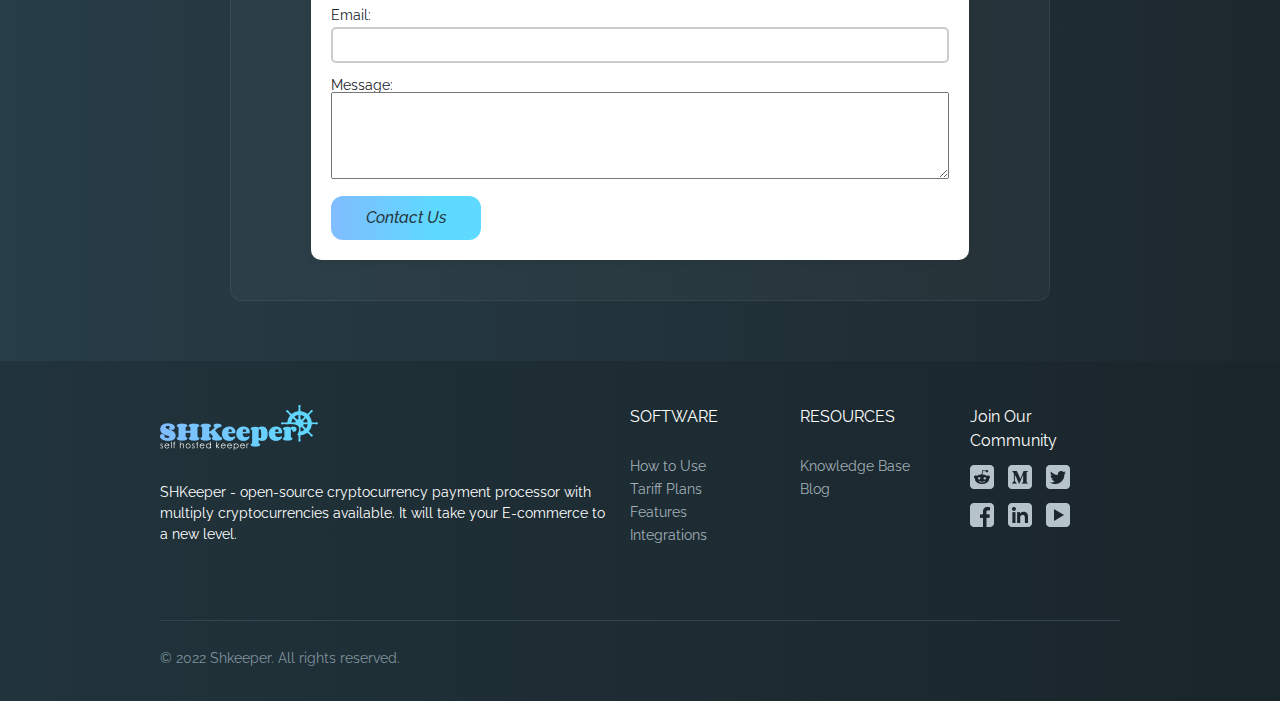
==== commit db775fa2: "finish version" ====
--- a/index.html
+++ b/index.html
@@ -15,7 +15,6 @@
       href="https://cdn.jsdelivr.net/npm/modern-normalize@1.1.0/modern-normalize.min.css"
       rel="stylesheet"
     />
-    <!-- <link rel="stylesheet" href="./css/reset.css" /> -->
     <link rel="stylesheet" href="./css/main.css" />
   </head>
   <body>
@@ -23,10 +22,8 @@
       <!-- navigation section -->
       <nav class="navigation">
         <div class="navigation__container container">
-          <svg class="navigation__svg" width="120" height="45">
-            <use href="/svg/sprite.svg#icon-logo"></use>
-          </svg>
-          <ul class="navigation__list">
+          <img class="navigation__svg"  src="./img/logo.png" alt="logotype">
+          <ul class="navigation__list" id="js-navigation">
             <li class="navigation__list-el">
               <a href="#" class="navigation__list-link">Tariffs</a>
             </li>
@@ -45,7 +42,7 @@
             <li class="navigation__list-el">
               <a
                 href="https://github.com/"
-                class="navigation__list-btn"
+                class="button button--small"
                 target="_blank"
                 rel="noopener noreferrer"
               >
@@ -53,13 +50,18 @@
               </a>
             </li>
           </ul>
+          <button class="burger" id="js-burger">
+            <span class="burger__bar"></span>
+            <span class="burger__bar"></span>
+            <span class="burger__bar"></span>
+          </button>
         </div>
       </nav>
     </header>
     <main>
       <!-- hero section -->
       <section class="hero container">
-        <div>
+        <div class="hero__content">
           <div class="hero__title-container">
             <h1 class="hero__title">
               Set Up Accepting Payments in Multiple Cryptocurrencies With No
@@ -73,11 +75,13 @@
           </div>
 
           <div class="hero__btn-container">
-            <a href="#" class="hero__btn hero__btn-started">Get Started</a>
-            <a href="#" class="hero__btn hero__btn-instruction">How It Works</a>
+            <a href="#" class="button">Get Started</a>
+            <a href="#" class="button button--outline">How It Works</a>
           </div>
         </div>
-        <img src="./img/hero-img.png" alt="" class="hero__hero-img" />
+        <div class="hero__hero-img">
+          <img src="./img/hero-img.png" alt="" />
+        </div>
       </section>
 
       <!-- advantages section -->
@@ -127,7 +131,7 @@
 
       <!-- usage section -->
       <section class="usage container">
-        <h2 class="usage__title">How to Use SHKeeper?</h2>
+        <h2 class="main-title">How to Use SHKeeper?</h2>
         <p class="usage__text">
           SHKeeper equips you with extra efficiency in integrating crypto
           payment service with any other existing systems.
@@ -206,7 +210,7 @@
 
       <!-- tariff section -->
       <section class="tariff container">
-        <h2 class="tariff__section-title">Tariff Plans</h2>
+        <h2 class="main-title tariff__title">Tariff Plans</h2>
         <ul class="tariff__list">
           <li class="tariff__list-el">
             <img src="./img/tarrif-1.png" alt="" class="tarrif__list-el-img" />
@@ -284,7 +288,7 @@
           <li class="tariff__list-el">
             <img src="./img/tarrif-3.png" alt="" class="tarrif__list-el-img" />
             <p class="tariff__subtitle">Custom Solution</p>
-            <p class="tariff__price">Pricing on request</p>
+            <p class="tariff__price tariff__price--small">Pricing on request</p>
             <ul class="tariff__list-tariff">
               <li class="tariff__list-tariff-el">
                 <p class="tariff__list-tariff-el-text">
@@ -319,7 +323,7 @@
 
       <!-- about section -->
       <section class="about container">
-        <h3 class="about__title">About SHKeeper</h3>
+        <h3 class="main-title about__title">About SHKeeper</h3>
 
         <div class="about__container">
           <img src="./img/about-1.png" alt="" class="about__img" />
@@ -339,7 +343,7 @@
               If you need help with integration, write to us. We will be happy
               to help you! We can also write a custom solution for you.
             </p>
-            <button class="about__btn" aria-label="Explore Virtual Systems">
+            <button class="button" aria-label="Explore Virtual Systems">
               Explore Virtual Systems
             </button>
           </div>
@@ -347,59 +351,55 @@
       </section>
 
       <!-- road-map section -->
-      <section class="road-map container">
-        <h3 class="road-map__title">Road Map</h3>
-        <ul class="road-map__list-1">
-          <li class="road-map__list-el-1">
-            <div class="road-map__list-el-container">
-              <h4 class="road-map__list-el-title">
+      <section class="road-map-block container">
+        <h3 class="main-title road-map-block__title">Road Map</h3>
+
+        <ul class="road-map">
+          <li class="road-map__el">
+            <div class="road-map__container road-map__container--one">
+              <h4 class="road-map__title">
                 <time datetime="2022-01">January 2022</time>
               </h4>
-              <p class="road-map__list-el-text">
+              <p class="road-map__text">
                 SHKeeper's release for Virtual Systems. Installation and
                 customization for our goals.
               </p>
             </div>
           </li>
-          <li class="road-map__list-el-1">
-            <div class="road-map__list-el-container">
-              <h4 class="road-map__list-el-title">
+          <li class="road-map__el road-map__el--small">
+            <div class="road-map__container road-map__container--two">
+              <h4 class="road-map__title">
                 <time datetime="2022-07">July 2022</time>
               </h4>
-              <p class="road-map__list-el-text">
+              <p class="road-map__text">
                 Possibility to create invoices on a web version.
               </p>
             </div>
           </li>
-          <li class="road-map__list-el-1">
-            <div class="road-map__list-el-container">
-              <h4 class="road-map__list-el-title">
+          <li class="road-map__el">
+            <div class="road-map__container road-map__container--three">
+              <h4 class="road-map__title">
                 <time datetime="2022-11">November 2022</time>
               </h4>
-              <p class="road-map__list-el-text">
-                Adding the ability to import a key.
-              </p>
-            </div>
-          </li>
-        </ul>
-
-        <ul class="road-map__list-2">
-          <li class="road-map__list-el-2">
-            <div class="road-map__list-el-container">
-              <h4 class="road-map__list-el-title">
+              <p class="road-map__text">Adding the ability to import a key.</p>
+            </div>
+          </li>
+          <li class="road-map__el road-map__el--small">
+            <div class="road-map__container road-map__container--four">
+              <h4 class="road-map__title">
                 <time datetime="2022-05">May 2022</time>
               </h4>
-              <p class="road-map__list-el-text">
+              <p class="road-map__text">
                 Advance improvement and release in open-source.
               </p>
             </div>
           </li>
-          <li class="road-map__list-el-2">
-            <div class="road-map__list-el-container">
-              <h4 class="road-map__list-el-title">
+          <li class="road-map__el">
+            <div class="road-map__container road-map__container--five">
+              <h4 class="road-map__title">
                 <time datetime="2022-09">September 2022</time>
               </h4>
-              <p class="road-map__list-el-text">
+              <p class="road-map__text">
                 USDT will be added for two networks (TRC-20 and ERC-20).
               </p>
             </div>
@@ -409,20 +409,26 @@
 
       <!-- faq section -->
       <section class="faq container">
-        <h3 class="faq__title">FAQ</h3>
+        <h3 class="main-title faq__title">FAQ</h3>
         <ul class="faq__list">
           <li class="faq__list-el">
             <div class="faq__list-el-title-container">
               <h4 class="faq__list-el-subtitle">What is SHKeeper?</h4>
-              <svg class="faq__open-acordeon-svg-plus" width="12" height="12">
-                <use href="./svg/sprite.svg#icon-plus"></use>
-              </svg>
-              <svg class="faq__open-acordeon-svg-minus" width="12" height="12">
-                <use href="./svg/sprite.svg#icon-minus"></use>
-              </svg>
-            </div>
-
-            <p class="faq__list-el-text">
+              <button class="faq__toggle-btn js-faq-toggle">
+                <img
+                  class="faq__open-acordeon-svg-plus"
+                  src="./img/plus.png"
+                  alt="open acordeon"
+                />
+                <img
+                  class="faq__open-acordeon-svg-minus"
+                  src="./img/minus.png"
+                  alt="close acordeon"
+                />
+              </button>
+            </div>
+
+            <p class="faq__list-el-text js-faq-content">
               SHKeeper is a multifunctional software with many variations of
               exploitation that can solve problems for different types of users.
               The processor can be useful for eCommerce project owners, content
@@ -433,14 +439,20 @@
           <li class="faq__list-el">
             <div class="faq__list-el-title-container">
               <h4 class="faq__list-el-subtitle">Who Can Use SHKeeper?</h4>
-              <svg class="faq__open-acordeon-svg-plus" width="12" height="12">
-                <use href="./svg/sprite.svg#icon-plus"></use>
-              </svg>
-              <svg class="faq__open-acordeon-svg-minus" width="12" height="12">
-                <use href="./svg/sprite.svg#icon-minus"></use>
-              </svg>
-            </div>
-            <p class="faq__list-el-text">
+              <button class="faq__toggle-btn js-faq-toggle">
+             <img
+                  class="faq__open-acordeon-svg-plus"
+                  src="./img/plus.png"
+                  alt="open acordeon"
+                />
+                <img
+                  class="faq__open-acordeon-svg-minus"
+                  src="./img/minus.png"
+                  alt="close acordeon"
+                />
+              </button>
+            </div>
+            <p class="faq__list-el-text js-faq-content">
               SHKeeper is a multifunctional software with many variations of
               exploitation that can solve problems for different types of users.
               The processor can be useful for eCommerce project owners, content
@@ -451,14 +463,20 @@
           <li class="faq__list-el">
             <div class="faq__list-el-title-container">
               <h4 class="faq__list-el-subtitle">How to Install SHKeeper?</h4>
-              <svg class="faq__open-acordeon-svg-plus" width="12" height="12">
-                <use href="./svg/sprite.svg#icon-plus"></use>
-              </svg>
-              <svg class="faq__open-acordeon-svg-minus" width="12" height="12">
-                <use href="./svg/sprite.svg#icon-minus"></use>
-              </svg>
-            </div>
-            <p class="faq__list-el-text">
+              <button class="faq__toggle-btn js-faq-toggle">
+             <img
+                  class="faq__open-acordeon-svg-plus"
+                  src="./img/plus.png"
+                  alt="open acordeon"
+                />
+                <img
+                  class="faq__open-acordeon-svg-minus"
+                  src="./img/minus.png"
+                  alt="close acordeon"
+                />
+              </button>
+            </div>
+            <p class="faq__list-el-text js-faq-content">
               SHKeeper is a multifunctional software with many variations of
               exploitation that can solve problems for different types of users.
               The processor can be useful for eCommerce project owners, content
@@ -471,14 +489,20 @@
               <h4 class="faq__list-el-subtitle">
                 Do I Need to Have an Online Store to Use SHKeeper?
               </h4>
-              <svg class="faq__open-acordeon-svg-plus" width="12" height="12">
-                <use href="./svg/sprite.svg#icon-plus"></use>
-              </svg>
-              <svg class="faq__open-acordeon-svg-minus" width="12" height="12">
-                <use href="./svg/sprite.svg#icon-minus"></use>
-              </svg>
-            </div>
-            <p class="faq__list-el-text">
+              <button class="faq__toggle-btn js-faq-toggle">
+             <img
+                  class="faq__open-acordeon-svg-plus"
+                  src="./img/plus.png"
+                  alt="open acordeon"
+                />
+                <img
+                  class="faq__open-acordeon-svg-minus"
+                  src="./img/minus.png"
+                  alt="close acordeon"
+                />
+              </button>
+            </div>
+            <p class="faq__list-el-text js-faq-content">
               SHKeeper is a multifunctional software with many variations of
               exploitation that can solve problems for different types of users.
               The processor can be useful for eCommerce project owners, content
@@ -491,14 +515,20 @@
               <h4 class="faq__list-el-subtitle">
                 How Does SHKeeper Create a New Address for Each Invoice?
               </h4>
-              <svg class="faq__open-acordeon-svg-plus" width="12" height="12">
-                <use href="./svg/sprite.svg#icon-plus"></use>
-              </svg>
-              <svg class="faq__open-acordeon-svg-minus" width="12" height="12">
-                <use href="./svg/sprite.svg#icon-minus"></use>
-              </svg>
-            </div>
-            <p class="faq__list-el-text">
+              <button class="faq__toggle-btn js-faq-toggle">
+             <img
+                  class="faq__open-acordeon-svg-plus"
+                  src="./img/plus.png"
+                  alt="open acordeon"
+                />
+                <img
+                  class="faq__open-acordeon-svg-minus"
+                  src="./img/minus.png"
+                  alt="close acordeon"
+                />
+              </button>
+            </div>
+            <p class="faq__list-el-text js-faq-content">
               SHKeeper is a multifunctional software with many variations of
               exploitation that can solve problems for different types of users.
               The processor can be useful for eCommerce project owners, content
@@ -511,14 +541,20 @@
               <h4 class="faq__list-el-subtitle">
                 What if I have a problem paying an invoice?
               </h4>
-              <svg class="faq__open-acordeon-svg-plus" width="12" height="12">
-                <use href="./svg/sprite.svg#icon-plus"></use>
-              </svg>
-              <svg class="faq__open-acordeon-svg-minus" width="12" height="12">
-                <use href="./svg/sprite.svg#icon-minus"></use>
-              </svg>
-            </div>
-            <p class="faq__list-el-text">
+              <button class="faq__toggle-btn js-faq-toggle">
+             <img
+                  class="faq__open-acordeon-svg-plus"
+                  src="./img/plus.png"
+                  alt="open acordeon"
+                />
+                <img
+                  class="faq__open-acordeon-svg-minus"
+                  src="./img/minus.png"
+                  alt="close acordeon"
+                />
+              </button>
+            </div>
+            <p class="faq__list-el-text js-faq-content">
               SHKeeper is a multifunctional software with many variations of
               exploitation that can solve problems for different types of users.
               The processor can be useful for eCommerce project owners, content
@@ -531,14 +567,20 @@
               <h4 class="faq__list-el-subtitle">
                 How Much Does It Cost to Run the SHKeeper?
               </h4>
-              <svg class="faq__open-acordeon-svg-plus" width="12" height="12">
-                <use href="./svg/sprite.svg#icon-plus"></use>
-              </svg>
-              <svg class="faq__open-acordeon-svg-minus" width="12" height="12">
-                <use href="./svg/sprite.svg#icon-minus"></use>
-              </svg>
-            </div>
-            <p class="faq__list-el-text">
+              <button class="faq__toggle-btn js-faq-toggle">
+             <img
+                  class="faq__open-acordeon-svg-plus"
+                  src="./img/plus.png"
+                  alt="open acordeon"
+                />
+                <img
+                  class="faq__open-acordeon-svg-minus"
+                  src="./img/minus.png"
+                  alt="close acordeon"
+                />
+              </button>
+            </div>
+            <p class="faq__list-el-text js-faq-content">
               SHKeeper is a multifunctional software with many variations of
               exploitation that can solve problems for different types of users.
               The processor can be useful for eCommerce project owners, content
@@ -552,14 +594,20 @@
                 What are the Minimal Requirements to Server Configuration for
                 SHKeeper?
               </h4>
-              <svg class="faq__open-acordeon-svg-plus" width="12" height="12">
-                <use href="./svg/sprite.svg#icon-plus"></use>
-              </svg>
-              <svg class="faq__open-acordeon-svg-minus" width="12" height="12">
-                <use href="./svg/sprite.svg#icon-minus"></use>
-              </svg>
-            </div>
-            <p class="faq__list-el-text">
+              <button class="faq__toggle-btn js-faq-toggle">
+             <img
+                  class="faq__open-acordeon-svg-plus"
+                  src="./img/plus.png"
+                  alt="open acordeon"
+                />
+                <img
+                  class="faq__open-acordeon-svg-minus"
+                  src="./img/minus.png"
+                  alt="close acordeon"
+                />
+              </button>
+            </div>
+            <p class="faq__list-el-text js-faq-content">
               SHKeeper is a multifunctional software with many variations of
               exploitation that can solve problems for different types of users.
               The processor can be useful for eCommerce project owners, content
@@ -578,96 +626,114 @@
             Leave us a message & we will reply shortly.
             <br />Support available <br />24/7/365
           </p>
-          <button class="question__btn">Contact Us</button>
+          <form id="feedback-form" class="form">
+            <label for="name" class="form-label">Name:</label>
+            <input type="text" id="name" name="name" class="input" />
+            <div class="error" id="name-error"></div>
+
+            <label for="email" class="form-label">Email:</label>
+            <input type="email" id="email" name="email" class="input" />
+            <div class="error" id="email-error"></div>
+
+            <label for="message" class="form-label">Message:</label>
+            <textarea
+              id="message"
+              name="message"
+              class="form-textarea"
+              rows="5"
+            ></textarea>
+            <div class="error" id="message-error"></div>
+
+            <button class="button" type="submit">Contact Us</button>
+          </form>
           <img src="./img/question-1.png" alt="" class="question__img" />
-          <img src="./img/question-1.png" alt="" class="question__img-1" />
           <img src="./img/question-4.png" alt="" class="question__img-4" />
         </div>
       </section>
     </main>
 
     <!-- footer section -->
-    <footer>
-      <section class="footer container">
-        <div class="footer__logo-container">
-          <svg class="navigation__svg" width="120" height="45">
-            <use href="/svg/sprite.svg#icon-logo"></use>
-          </svg>
-          <p class="footer__logo-text">
-            SHKeeper - open-source cryptocurrency payment processor with
-            multiply cryptocurrencies available. It will take your E-commerce to
-            a new level.
-          </p>
+    <footer class="footer">
+      <section class="container">
+        <div class="footer__body">
+          <div class="footer__logo-container">
+            <img class="navigation__svg"  src="./img/logo.png" alt="logotype">
+            <p class="footer__logo-text">
+              SHKeeper - open-source cryptocurrency payment processor with
+              multiply cryptocurrencies available. It will take your E-commerce
+              to a new level.
+            </p>
+          </div>
+          <div class="footer__container">
+            <h3 class="footer__title">SOFTWARE</h3>
+            <ul class="footer__list">
+              <li class="footer__list-el">
+                <a href="" class="footer__list-link">How to Use</a>
+              </li>
+              <li class="footer__list-el">
+                <a href="" class="footer__list-link">Tariff Plans</a>
+              </li>
+              <li class="footer__list-el">
+                <a href="" class="footer__list-link">Features</a>
+              </li>
+              <li class="footer__list-el">
+                <a href="" class="footer__list-link">Integrations</a>
+              </li>
+            </ul>
+          </div>
+
+          <div class="footer__container">
+            <h3 class="footer__title">RESOURCES</h3>
+            <ul class="footer__list">
+              <li class="footer__list-el">
+                <a href="" class="footer__list-link">Knowledge Base</a>
+              </li>
+              <li class="footer__list-el">
+                <a href="" class="footer__list-link">Blog</a>
+              </li>
+            </ul>
+          </div>
+
+          <div class="footer__media">
+            <h3 class="footer__media-title">Join Our Community</h3>
+            <ul class="footer__media-list">
+              <li class="footer__media-list-el">
+                <a href="#!">
+                  <img class="footer__media-svg" src="./img/social-media-1.png" alt="Reddit icon" />
+                </a>
+              </li>
+              <li class="footer__media-list-el">
+                <a href="#!">
+                  <img class="footer__media-svg" src="./img/social-media-2.png" alt="socaial media icon" />
+                </a>
+              </li>
+              <li class="footer__media-list-el">
+                <a href="#!">
+                  <img class="footer__media-svg" src="./img/social-media-3.png" alt="twitter icon" />
+                </a>
+              </li>
+              <li class="footer__media-list-el">
+                <a href="#!">
+                  <img class="footer__media-svg" src="./img/social-media-4.png" alt="facebook icon" />
+
+                </a>
+              </li>
+              <li class="footer__media-list-el">
+                <a href="#!">
+                  <img class="footer__media-svg" src="./img/social-media-5.png" alt="instagram icon" />
+                </a>
+              </li>
+              <li class="footer__media-list-el">
+                <a href="#!">
+                  <img class="footer__media-svg" src="./img/social-media-6.png" alt="youtube icon" />
+                </a>
+              </li>
+            </ul>
+          </div>
+          <div class="footer__bottom">
+            <p>&copy; 2022 Shkeeper. All rights reserved.</p>
+          </div>
         </div>
-        <div class="footer__software-container">
-          <h3 class="footer__software-title">SOFTWARE</h3>
-          <ul class="footer__software-list">
-            <li class="footer__software-list-el">
-              <a href="" class="footer__software-list-link">How to Use</a>
-            </li>
-            <li class="footer__software-list-el">
-              <a href="" class="footer__software-list-link">Tariff Plans</a>
-            </li>
-            <li class="footer__software-list-el">
-              <a href="" class="footer__software-list-link">Features</a>
-            </li>
-            <li class="footer__software-list-el">
-              <a href="" class="footer__software-list-link">Integrations</a>
-            </li>
-          </ul>
-        </div>
-
-        <div class="footer__resources-container">
-          <h3 class="footer__resources-title">RESOURCES</h3>
-          <ul class="footer__resources-list">
-            <li class="footer__resources-list-el">
-              <a href="" class="footer__resources-list-link">Knowledge Base</a>
-            </li>
-            <li class="footer__resources-list-el">
-              <a href="" class="footer__resources-list-link">Blog</a>
-            </li>
-          </ul>
-        </div>
-
-        <div class="footer__media">
-          <h3 class="footer__media-title">Join Our Community</h3>
-          <ul class="footer__media-list">
-            <li class="footer__media-list-el">
-              <svg class="footer__media-svg" width="24" height="24">
-                <use href="./svg/sprite.svg#icon-media-1"></use>
-              </svg>
-            </li>
-            <li class="footer__media-list-el">
-              <svg class="footer__media-svg" width="24" height="24">
-                <use href="./svg/sprite.svg#icon-media-2"></use>
-              </svg>
-            </li>
-            <li class="footer__media-list-el">
-              <svg class="footer__media-svg" width="24" height="24">
-                <use href="./svg/sprite.svg#icon-media-3"></use>
-              </svg>
-            </li>
-            <li class="footer__media-list-el">
-              <svg class="footer__media-svg" width="24" height="24">
-                <use href="./svg/sprite.svg#icon-media-4"></use>
-              </svg>
-            </li>
-            <li class="footer__media-list-el">
-              <svg class="footer__media-svg" width="24" height="24">
-                <use href="./svg/sprite.svg#icon-media-5"></use>
-              </svg>
-            </li>
-            <li class="footer__media-list-el">
-              <svg class="footer__media-svg" width="24" height="24">
-                <use href="./svg/sprite.svg#icon-media-6"></use>
-              </svg>
-            </li>
-          </ul>
-        </div>
-      </section>
-
-      <section class="footer__bottom">
-        <p>&copy; 2022 Shkeeper. All rights reserved.</p>
       </section>
     </footer>
     <script src="./js/index.js"></script>
--- a/css/main.css
+++ b/css/main.css
@@ -24,9 +24,11 @@
 
 img {
   display: block;
+  max-width: 100%;
 }
 
 main {
+  letter-spacing: 0px;
 }
 
 button {
@@ -37,29 +39,8 @@
   display: block;
 }
 
-.container {
-  padding-left: 15px;
-  padding-right: 15px;
-}
-
-/* @media screen and (min-width: 480px) {
-  .container {
-    width: 426px;
-    margin-right: auto;
-    margin-left: auto;
-  }
-}
-
-@media screen and (min-width: 768px) {
-  .container {
-    width: 766px;
-  }
-} */
-
-@media screen and (min-width: 1200px) {
-  .container {
-    width: 1158px;
-  }
+a:hover {
+  text-decoration: underline;
 }
 
 .hidden {
@@ -90,18 +71,77 @@
 
 body {
   background-color: #22333b;
+  background: linear-gradient(
+    90deg,
+    #273d47 0%,
+    #1d282e 100%
+  );
   color: var(--main-text-color);
   font-family: Raleway;
   font-weight: 400;
   font-size: 14px;
   line-height: 100%;
-  letter-spacing: 0%;
 }
 
 .container {
-  width: 1240px;
+  width: 100%;
+  max-width: 100%;
+  padding-left: 15px;
+  padding-right: 15px;
   margin-right: auto;
   margin-left: auto;
+}
+
+.button {
+  border-radius: 12px;
+  border: none;
+  text-align: center;
+  font-weight: 500;
+  font-style: italic;
+  color: var(--accent-text-color);
+  font-size: 16px;
+  line-height: 20px;
+  background: linear-gradient(
+    90deg,
+    rgba(129, 189, 255, 1) 0%,
+    rgba(94, 217, 255, 1) 70%
+  );
+  padding: 10px 20px;
+}
+
+.button:hover {
+  background: linear-gradient(
+    90deg,
+    rgba(94, 217, 255, 1) 0%,
+    rgba(129, 189, 255, 1) 70%
+  );
+  color: #fff;
+  text-decoration: none;
+}
+
+.button--outline {
+  border: #5ed9ff 1px solid;
+  color: #81bdff;
+  background: none;
+  transition: none;
+}
+
+.button--outline:hover {
+  color: #ffffff;
+}
+
+.button--small {
+  padding: 7px 15px;
+  font-size: 14px;
+  font-weight: 100;
+}
+
+.main-title {
+  text-align: center;
+  margin-bottom: 60px;
+  font-weight: 700;
+  font-size: 32px;
+  line-height: 100%;
 }
 
 /* --------------navigation section-------------- */
@@ -112,7 +152,6 @@
   font-weight: 400;
   font-size: 14px;
   line-height: 100%;
-  letter-spacing: 0%;
 }
 
 .navigation__container {
@@ -122,39 +161,113 @@
 }
 
 .navigation__svg {
+width: 158px;
+height: 45px;
+}
+
+.footer .navigation__svg {
+  margin: 0 auto;
 }
 
 .navigation__list {
-  display: flex;
+  position: absolute;
+  z-index: 50;
+  width: 80%;
+  top: 0;
+  left: 0;
+  height: 100vh;
   align-items: center;
-  gap: 55px;
-}
-
-.navigation__list-el {
-}
-
-.navigation__list-link {
-}
-
-.navigation__list-btn {
-  padding: 8px 24px;
-  background: rgb(129, 189, 255);
-  background: linear-gradient(
-    90deg,
-    rgba(129, 189, 255, 1) 0%,
-    rgba(94, 217, 255, 1) 70%
-  );
-  border-radius: 12px;
-  color: var(--accent-text-color);
-  font-weight: 100;
-  font-style: italic;
+  flex-direction: column;
+  gap: 15px;
+  padding: 30px 10px;
+  display: flex;
+  transform: translateX(-50%);
+  transition: all 0.2s ease-in;
+  opacity: 0;
+  box-shadow: 10px 0px 10px #232323;
+  visibility: hidden;
+  background-color: #1a252b;
+}
+
+.navigation__list.open {
+  transform: translateX(0);
+  opacity: 1;
+  visibility: visible;
+}
+
+
+.navigation__list-link:hover {
+  text-decoration: underline;
+}
+
+.burger {
+  position: relative;
+  display: block;
+  background: none;
+  border: none;
+  z-index: 20;
+}
+
+.burger__bar {
+  display: block;
+  width: 30px;
+  height: 3px;
+  border-radius: 5px;
+  background-color: #ffffff;
+  transition: 0.4s;
+}
+
+.burger.active .burger__bar:nth-child(1) {
+  transform: rotate(45deg) translateY(6px);
+}
+
+.burger.active .burger__bar:nth-child(2) {
+  display: none;
+} 
+
+.burger.active .burger__bar:nth-child(3) {
+  transform: rotate(-45deg) translateY(-6px);
+}
+
+.burger__bar + .burger__bar {
+  margin-top: 6px;
 }
 
 /* --------------hero section-------------- */
 
 .hero {
-  padding: 44px 0 112px 0;
-  display: flex;
+  position: relative;
+  padding-top: 20px;
+  padding-bottom: 50px;
+  display: flex;
+  align-items: center;
+  flex-direction: column-reverse;
+  gap: 40px;
+}
+
+.hero__hero-img {
+  position: relative;
+  max-width: 290px;
+}
+
+.hero__hero-img img {
+  position: relative;
+  z-index: 20;
+}
+
+.hero__hero-img::after {
+  content: "";
+  position: absolute;
+  width: 600px;
+  height: 600px;
+  top: -37%;
+  right: 8%;
+  background: radial-gradient(circle, rgba(89,149,255,0.6) 0%, rgba(0,0,0,0) 60%);
+}
+
+.hero__content,
+.hero__hero-img {
+  flex: 1 1 50%;
 }
 
 .hero__title-container {
@@ -163,13 +276,12 @@
   max-width: 605px;
   gap: 16px;
   margin-bottom: 42px;
-  padding-top: 48px;
 }
 
 .hero__title {
   font-weight: 500;
   font-style: italic;
-  font-size: 40px;
+  font-size: 24px;
   line-height: 100%;
 }
 .hero__text {
@@ -180,25 +292,6 @@
   display: flex;
   gap: 26px;
 }
-.hero__btn {
-}
-.hero__btn-started {
-  padding: 12px 34px;
-  background: rgb(129, 189, 255);
-  background: linear-gradient(
-    90deg,
-    rgba(129, 189, 255, 1) 0%,
-    rgba(94, 217, 255, 1) 70%
-  );
-  border-radius: 12px;
-  color: var(--accent-text-color);
-}
-.hero__btn-instruction {
-  border-radius: 12px;
-  padding: 12px 34px;
-  border: #5ed9ff 1px solid;
-  color: #81bdff;
-}
 
 /* -------------advantages section------------- */
 
@@ -206,18 +299,17 @@
   padding-bottom: 100px;
 }
 .advantages__list {
-  display: flex;
+  position: relative;
+  display: flex;
+  flex-wrap: wrap;
   justify-content: space-evenly;
+  gap: 30px;
   background-color: #f2f2f205;
   border: #dddddd12 1px solid;
   border-radius: 22px;
-  padding: 20px 0 28px;
-}
-
-.advantages__svg {
-}
-.advantages__list-el {
-}
+  padding: 20px 35px;
+}
+
 .advantages__list-el-container {
   display: flex;
   flex-direction: column;
@@ -225,8 +317,8 @@
   align-items: center;
 }
 .advantages__svg-container {
-  width: 174px;
-  height: 120px;
+  width: 150px;
+  height: 90px;
   border: #7ebbff33 1px solid;
   background-color: #7ebbff0f;
   border-radius: 26px;
@@ -243,9 +335,10 @@
 /* -------------usage section------------- */
 
 .usage {
-  width: 1028px;
-  padding-bottom: 120px;
-}
+  position: relative;
+  padding-bottom: 40px;
+}
+
 .usage__title {
   text-align: center;
   font-weight: 700;
@@ -261,57 +354,32 @@
 }
 .usage__list {
   display: grid;
-  grid-template-columns: repeat(2, 1fr);
+  grid-template-columns: repeat(1, 1fr);
   gap: 24px;
   list-style: none;
 }
 
 .usage__list-el {
   display: flex;
+  flex-direction: column;
+  align-items: center;
+  text-align: center;
   gap: 24px;
   padding: 20px;
   border-radius: 12px;
   box-shadow: 0 4px 10px rgba(0, 0, 0, 0.1);
-  padding: 48px 30px;
+  padding: 25px 20px;
   border: #dddddd12 1px solid;
   background-color: #f2f2f205;
 }
 
 .usage__img-container {
   width: 120px;
-  height: 120px;
+  height: 110px;
   display: flex;
   justify-content: center;
   align-items: center;
-}
-
-.usage__usage-img {
-  width: 120px;
-  height: 120px;
-}
-
-.usage__usage-img-1 {
-  width: 94px;
-  height: 86px;
-}
-
-.usage__usage-img-2 {
-  width: 95px;
-  height: 90px;
-}
-
-.usage__usage-img-3 {
-  width: 104px;
-  height: 94px;
-}
-
-.usage__usage-img-4 {
-  width: 97px;
-  height: 103px;
-}
-
-.usage__text-container {
-  max-width: 300px;
+  flex-shrink: 0;
 }
 
 .usage__list-el-title {
@@ -319,58 +387,65 @@
   font-style: italic;
   font-size: 18px;
   line-height: 134%;
-  letter-spacing: 0%;
   margin-bottom: 18px;
 }
 
 .usage__list-el-text {
   font-weight: 300;
   line-height: 129%;
-  letter-spacing: 0%;
 }
 
 /* -------------tariff section------------- */
 .tariff {
-  padding: 60px 0;
+  padding-top: 60px;
+  padding-bottom: 60px;
+  position: relative;
+}
+
+.tariff__title {
+  margin-bottom: 140px;
 }
 
 .tariff__section-title {
   text-align: center;
-  margin-bottom: 68px;
+  margin-bottom: 60px;
   font-weight: 700;
   font-size: 32px;
   line-height: 100%;
-  letter-spacing: 0%;
 }
 
 .tariff__list {
   display: flex;
-  gap: 30px;
+  gap: 60px;
+  align-items: flex-start;
+  flex-direction: column;
 }
 
 .tariff__list-el {
-  flex: 1;
   position: relative;
   background-color: #fff;
   border-radius: 22px;
-  padding: 102px 30px 36px 30px;
-}
+  padding: 110px 20px 36px;
+  width: 100%;
+
+  display: flex;
+  padding: 122px 30px 36px 30px;
+  min-height: 550px;
+  flex-direction: column;
+  justify-content: space-between;
+}
+
 .tarrif__list-el-img {
   position: absolute;
   top: -36px;
-  left: 0;
-}
-
-.tarrif__list-el-img-1 {
-  position: absolute;
-  top: -36px;
-  left: 0;
-}
+  left: 50%;
+  transform: translate(-50%, 0);
+}
+
 
 .tariff__subtitle {
   font-size: 20px;
   line-height: 100%;
-  letter-spacing: 0%;
   color: var(--secondary-accent-text-color);
   margin-bottom: 24px;
 }
@@ -379,15 +454,16 @@
   font-style: italic;
   font-size: 52px;
   line-height: 100%;
-  letter-spacing: 0%;
   color: #223138;
   margin-bottom: 24px;
+}
+.tariff__price--small {
+  font-size: 30px;
 }
 .tariff__title-span {
   font-weight: 400;
   font-size: 20px;
   line-height: 100%;
-  letter-spacing: 0%;
   color: #6d8088;
 }
 .tariff__list-tariff {
@@ -396,204 +472,132 @@
   flex-direction: column;
   gap: 12px;
   margin-bottom: 44px;
+  padding-left: 15px;
 }
 
 .tariff__list-tariff-el {
   font-weight: 300;
   font-size: 16px;
   line-height: 100%;
-  letter-spacing: 0%;
   color: #223138;
-}
-
-.tariff__list-tariff-el-text {
 }
 
 .tariff__list-tariff-btn {
   background-color: #52a4ff;
   width: 100%;
-  padding: 22px 0;
+  padding: 15px 0;
   text-align: center;
   border-radius: 12px;
   font-weight: 500;
   font-style: italic;
   font-size: 18px;
   line-height: 20px;
-  letter-spacing: 0%;
   color: #ffffff;
-}
+  transition: all 0.2s ease; 
+}
+
+.tariff__list-tariff-btn:hover {
+  text-decoration: none;
+  background: #4687d2;
+}
+
 .tariff__list-tariff-el-subtitle {
   font-weight: 100;
   font-style: italic;
   font-size: 16px;
   line-height: 100%;
-  letter-spacing: 0%;
   margin-bottom: 4px;
 }
 
 /* -------------about section------------- */
-.about {
-  padding: 60px 0;
+
+.about .button {
+  margin-top: 30px;
 }
 
 .about__title {
-  text-align: center;
   margin-bottom: 64px;
-  font-weight: 700;
-  font-size: 32px;
-  line-height: 100%;
-  letter-spacing: 0%;
 }
 
 .about__container {
   display: flex;
-  gap: 82px;
+  flex-direction: column;
+  justify-content: space-between;
+  align-items: center;
+  gap: 30px;
 }
 
 .about__img {
+  object-fit: contain;
+  /* max-width: 70%; */
 }
 
 .about__text-container {
   max-width: 472px;
-  margin-bottom: 60px;
+  margin-bottom: 30px;
 }
 
 .about__text {
   font-weight: 300;
   font-size: 16px;
   line-height: 126%;
-  letter-spacing: 0%;
-}
-.about__btn {
-  margin-top: 58px;
-  padding: 12px 22px;
+}
+
+/* -------------road-map section------------- */
+.road-map-block {
+  padding-top: 44px;
+  padding-bottom: 44px;
+  position: relative;
+}
+
+
+.road-map-block__title {
+  margin-bottom: 58px;
+}
+
+.road-map {
+  position: relative;
+  display: flex;
+  flex-direction: column;
+  justify-content: space-between;
+  max-width: 820px;
+  width: 100%;
+  min-height: 1px;
+}
+
+.road-map__container {
+  width: 100%;
+  max-width: 400px;
+  text-align: left;
+  margin: 0 auto;
+  min-height: 60px;
+  border-left: 1px solid rgba(255, 255, 255, 0.35);
+  padding-left: 15px;
+  margin-bottom: 25px;
+}
+
+.road-map__title {
   font-weight: 500;
   font-style: italic;
-  font-size: 16px;
-  line-height: 20px;
-  letter-spacing: 0%;
-  border-radius: 12px;
-  border: none;
-  background: linear-gradient(
-    90deg,
-    rgba(129, 189, 255, 1) 0%,
-    rgba(94, 217, 255, 1) 70%
-  );
-}
-
-/* -------------road-map section------------- */
-.road-map {
-  padding: 44px 0 44px 0;
-}
-.road-map__title {
-  font-weight: 700;
-  font-size: 32px;
-  line-height: 100%;
-  letter-spacing: 0%;
-  text-align: center;
-  margin-bottom: 58px;
-}
-.road-map__list-1 {
-  position: relative;
-  display: grid;
-  grid-template-columns: repeat(3, 1fr);
-  justify-items: end;
-  margin-bottom: 26px;
-}
-
-.road-map__list-1::after {
-  content: "";
-  position: absolute;
-  top: 112%;
-  left: 0;
-  width: 100%;
-  height: 1px;
-  background-color: #6dcdff99;
-}
-
-.road-map__list-2 {
-  display: grid;
-  grid-template-columns: repeat(2, 1fr);
-  justify-items: center;
-}
-
-.road-map__list-el-1 {
-  padding: 0 0 52px 5px;
-  position: relative;
-  margin-bottom: 16px;
-}
-
-.road-map__list-el-1::after {
-  content: "";
-  position: absolute;
-  top: 123%;
-  left: -6px;
-  z-index: 1;
-  width: 14px;
-  height: 14px;
-  border-radius: 50%;
-  background-color: #fff;
-}
-
-.road-map__list-el-2 {
-  padding: 0 0 52px 5px;
-  position: relative;
-  margin-top: 16px;
-}
-
-.road-map__list-el-2::after {
-  content: "";
-  position: absolute;
-  bottom: 127%;
-  left: -4px;
-  z-index: 1;
-  width: 8px;
-  height: 8px;
-  border-radius: 50%;
-  background-color: #fff;
-}
-
-.road-map__list-el-container {
-  width: 100%;
-}
-
-.road-map__list-el-container::before {
-  content: "";
-  position: absolute;
-  left: 0;
-  top: 0;
-  width: 1px;
-  height: 100%;
-  background-color: #ffffff57;
-}
-
-.road-map__list-el-title {
-  font-weight: 500;
-  font-style: italic;
-  line-height: 100%;
-  letter-spacing: 0%;
+  line-height: 100%;
   margin-bottom: 7px;
 }
-.road-map__list-el-text {
+.road-map__text {
   font-weight: 300;
-  line-height: 100%;
-  letter-spacing: 0%;
+  line-height: 110%;
+  color: rgba(255, 255, 255, 0.7)
 }
 
 /* -------------faq section------------- */
 .faq {
-  padding: 60px 0;
-}
+  padding-top: 60px;
+  padding-bottom: 60px;
+}
+
 .faq__title {
-  font-weight: 700;
-  font-size: 32px;
-  line-height: 100%;
-  letter-spacing: 0%;
-  text-align: center;
   margin-bottom: 34px;
 }
-.faq__list {
-}
+
 .faq__list-el {
   padding: 12px 0;
   border-bottom: #f2f2f214 1px solid;
@@ -604,38 +608,63 @@
   align-content: center;
   justify-content: space-between;
   align-items: center;
+  margin-bottom: 12px;
 }
 
 .faq__list-el-subtitle {
   font-weight: 400;
   font-size: 16px;
   line-height: 100%;
-  letter-spacing: 0%;
-  margin-bottom: 12px;
+  padding-right: 20px;
+}
+
+.faq__toggle-btn {
+  cursor: pointer;
+  background: none;
+  border: none;
+  padding: 0;
+}
+
+.faq__open-acordeon-svg-minus {
+  display: none;
 }
 
 .faq__open-acordeon-svg-plus {
-  cursor: pointer;
-}
-
+  width:"12";
+   height:"12";
+}
 .faq__open-acordeon-svg-minus {
-  cursor: pointer;
+  width:"12";
+  height:"12";
+}
+
+
+.faq__toggle-btn.open .faq__open-acordeon-svg-plus {
   display: none;
+}
+
+.faq__toggle-btn.open .faq__open-acordeon-svg-minus {
+  display: block;
 }
 
 .faq__list-el-text {
   font-weight: 300;
   line-height: 140%;
-  letter-spacing: 0%;
   max-width: 612px;
+  padding-right: 25px;
   color: #b5c9d3;
-  /* display: none; */
+  display: none;
+}
+
+.faq__list-el-text.open {
+  display: block;
 }
 
 /* -------------question section------------- */
 
 .question {
-  padding: 60px 0;
+  padding-top: 60px;
+  padding-bottom: 60px;
 }
 .question__container {
   display: flex;
@@ -646,144 +675,649 @@
   border-radius: 12px;
   border: #dddddd12 1px solid;
   background-color: rgba(242, 242, 242, 0.04);
-  padding: 40px 0;
+  padding: 60px 20px 40px;
+  max-width: 480px;
+  margin: 0 auto;
 }
 .question__title {
   font-weight: 700;
-  font-size: 32px;
-  line-height: 100%;
-  letter-spacing: 0%;
+  font-size: 22px;
+  line-height: 100%;
   text-align: center;
   margin-bottom: 13px;
 }
 .question__text {
   font-weight: 400;
-  font-size: 18px;
+  font-size: 14px;
   line-height: 120%;
-  letter-spacing: 0%;
   text-align: center;
 
   text-align: center;
   margin-bottom: 28px;
 }
-.question__btn {
-  border-radius: 12px;
-  border: none;
-  font-weight: 500;
-  font-style: italic;
-  font-size: 16px;
-  line-height: 20px;
-  letter-spacing: 0%;
-  background: linear-gradient(
-    90deg,
-    rgba(129, 189, 255, 1) 0%,
-    rgba(94, 217, 255, 1) 70%
-  );
-  padding: 12px 36px;
+
+/* -------------feedback-form------------- */
+
+.form {
+  background: white;
+  padding: 20px;
+  border-radius: 10px;
+  box-shadow: 0 0 10px rgba(0, 0, 0, 0.1);
+  width: 100%;
+}
+.form-label {
+  display: block;
+  color: #1a252b;
+}
+
+.form-textarea{
+  width: 100%;
+}
+.input {
+  width: 100%;
+  padding: 8px;
+  margin-top: 5px;
+  border: 2px solid #ccc;
+  border-radius: 5px;
+  outline: none;
+}
+.error {
+  color: red;
+  font-size: 12px;
+  height: 15px;
+}
+
+input.valid,
+textarea.valid {
+  border-color: green;
+}
+input.invalid,
+textarea.invalid {
+  border-color: red;
 }
 
 .question__img {
   position: absolute;
   top: -24%;
-  right: -6%;
+  right: -11%;
   transform: rotate(15deg);
-  height: 274px;
+  height: 180px;
   z-index: -1;
-}
-
-.question__img-1 {
-  position: absolute;
-  top: -24%;
-  right: -6%;
-  transform: rotate(15deg);
-  height: 274px;
+  display: none;
 }
 
 .question__img-4 {
   position: absolute;
-  top: 10%;
-  right: -10%;
+  top: -90px;
+  right: -5%;
+  height: 140px;
 }
 
 /* -------------footer section------------- */
 
 .footer {
+  text-align: center;
+  background: linear-gradient(
+    90deg,
+    #21333b 0%,
+    #1a252b 100%
+  );
+}
+
+.footer__body {
   display: grid;
-  grid-template-columns: 2fr 1fr 1fr 1fr;
+  grid-template-columns: 1fr;
   grid-template-rows: auto auto;
   gap: 20px;
-  padding: 44px 0 36px 0;
+  padding: 25px 0;
 }
 .footer__logo-container {
   max-width: 396px;
   display: flex;
   flex-direction: column;
   gap: 32px;
-}
-.footer__logo {
-}
+  margin: 0 auto;
+}
+
 .footer__logo-text {
   font-weight: 400;
   font-size: 14px;
   line-height: 150%;
-  letter-spacing: 0%;
-}
-.footer__software-container {
-}
-.footer__software-title {
+}
+
+.footer__title {
   font-weight: 400;
   font-size: 16px;
   line-height: 150%;
-  letter-spacing: 0%;
   margin-bottom: 30px;
 }
-.footer__software-list {
+.footer__list {
   display: flex;
   flex-direction: column;
   gap: 9px;
 }
-.footer__software-list-el {
-}
-.footer__software-list-link {
-}
-.footer__resources-container {
-}
-.footer__resources-title {
+
+.footer__title {
   font-weight: 400;
   font-size: 16px;
   line-height: 150%;
-  letter-spacing: 0%;
   margin-bottom: 30px;
 }
-.footer__resources-list {
-}
-.footer__resources-list-el {
-}
-.footer__resources-list-link {
-}
-.footer__media {
-}
+
+.footer__list-link {
+  color: #A2B0B8;
+}
+
 .footer__media-title {
   font-weight: 400;
   font-size: 16px;
   line-height: 150%;
-  letter-spacing: 0%;
   margin-bottom: 12px;
 }
 .footer__media-list {
   display: grid;
+  justify-content: center;
   gap: 14px;
   grid-template-columns: 24px 24px 24px;
 }
-.footer__media-list-el {
-}
-.footer__media-svg {
-}
+
 .footer__bottom {
+  border-top: 1px solid #33444D;
+  padding-top: 30px;
+  margin-top: 25px;
+  color: #7F939E;
+}
+
+/* -------------users------------- */
+
+.users-container {
+  display: grid;
+  grid-template-columns: repeat(auto-fill, minmax(250px, 1fr));
+  gap: 20px;
+  max-width: 800px;
+  width: 100%;
+}
+
+
+@media screen and (min-width: 480px) {
+
+  .usage::before{
+    content: '';
+    position: absolute;
+    background: radial-gradient(circle, rgba(89, 149, 255, 0.2) 0%, rgba(0, 0, 0, 0) 70%);
+    top: 25%;
+    left: -39%;
+    width: 800px;
+    height: 800px;
+  }
+
+  .usage__text-container {
+    max-width: 300px;
+  }
+
+  .usage__list {
+    grid-template-columns: repeat(2, 1fr);
+  }
+
+  .usage__list-el {
+    align-items: flex-start;
+    text-align: left;
+  }
+
+  .button {
+    min-width: 150px;
+  }
+}
+   
+
+@media screen and (min-width: 768px) {
+  .container {
+    max-width: 730px;
+  }
+
+  .button {
+    padding: 12px 34px;
+  }
+
+  .button--small {
+    padding: 7px 20px;
+  }
+
+  .hero {
+    flex-direction: column;
+    padding-top: 45px;
+    padding-bottom: 100px;
+    gap: 0;
+  }
+
+
+  .navigation__list {
+    position: static;
+    flex-direction: row;
+    gap: 20px;
+    width: auto;
+    height: auto;
+    box-shadow: none;
+    opacity: 1;
+    transform: none;
+    visibility: visible;
+    background: none;
+
+  }
+
+  .burger {
+    display: none;
+  }
+  
+  .hero {
+    flex-direction: row;
+  }
+
+  .hero__title {
+    font-size: 32px;
+  }
+
+  .hero__hero-img {
+    max-width: 55%;
+  }
+
+  .hero__hero-img::before {
+    content: "";
+    position: absolute;
+    z-index: 10;
+    background: url("../img/hero-image-shadow.png") no-repeat center center;
+    width: 830px;
+    height: 690px;
+    top: -30%;
+    right: -10%;
+  }
+
+  .advantages__list {
+    gap: 0;
+    padding: 20px 15px 28px;
+  }
+
+  .advantages__list::before {
+  content: '';
+  position: absolute;
+  background: radial-gradient(circle, rgba(89, 149, 255, 0.15) 0%, rgba(0, 0, 0, 0) 60%);
+  top: 25%;
+  left: 45%;
+  width: 280px;
+  height: 280px;
+}
+
+  .advantages__svg-container {
+    width: 174px;
+    height: 120px;
+  }
+
+  .tarrif__list-el-img {
+    left: 10px;
+    transform: translate(0);
+  }
+
+  .tarrif__list-el-img-1 {
+    position: absolute;
+    top: -36px;
+    left: 0;
+  }
+
+  .about {
+    position: relative;
+  }
+  
+  .about::before{
+    content: '';
+    position: absolute;
+    background: radial-gradient(circle, rgba(89, 149, 255, 0.3) 0%, rgba(0, 0, 0, 0) 70%);
+    top: 25%;
+    left: -35%;
+    width: 800px;
+    height: 800px;
+  }
+  
+  .about__img {
+    max-width: 70%;
+    margin: 0 auto;
+  }
+
+  .about__text-container,
+  .about .button {
+    margin-top: 60px;
+  }
+
+  .question__title {
+    font-size: 26px;
+  }
+
+  .question__container {
+    max-width: 630px;
+  }
+
+  .question__img {
+    height: 225px;
+    right: -7%;
+  }
+
+  .question__img-4 {
+    position: absolute;
+    top: -25%;
+    right: -2%;
+    height: 120px;
+  }
+
+  .question__img {
+    display: block;
+  }
+
+  .question__img-4 {
+    top: 4%;
+    right: -11%;
+    height: 140px;
+  }
+
+  .question__container {
+    padding: 40px 80px;
+  }
+
+  .question__title {
+    font-size: 32px;
+  }
+
+  .question__text {
+    font-size: 18px;
+  }
+
+  .footer {
+    text-align: left;
+  }
+
+  .footer__body {
+    grid-template-columns: 3fr 1fr 1fr 1fr;
+  }
+
+  .footer__bottom {
+    grid-column: 1 / 5;
+  }
+  
+
+  .footer .navigation__svg {
+    margin: 0;
+  }
+
+  .footer__media-list {
+    justify-content: start;
+  }
+
+  .footer__body {
+    padding: 44px 0 36px 0;
+  }
+
+  .road-map {
+    margin: 200px 0 150px 10%;
+    max-width: 450px;
+    flex-direction: row;
+  }
+
+  .road-map::before {
+    content: "";
+    position: absolute;
+    width: 100%;
+    height: 1px;
+    background: #6DCDFF99;
+    left: 0;
+    top: 0;
+  }
+  
+
+  .road-map__el {
+    position: relative;
+  }
+  
+  .road-map__el:before {
+    content: "";
+    position: absolute;
+    width: 14px;
+    height: 14px;
+    background: #fff;
+    border-radius: 50%;
+    left: 0;
+    top: -7px;
+    box-shadow: 0px 0px 20px #8afcff;
+  }
+  
+  .road-map__el--small:before {
+    width: 9px;
+    height: 9px;
+    top: -4px;
+  }
+
+  .road-map__container {
+    position: absolute;
+    min-height: 110px;
+    min-width: 200px;
+    max-width: auto;
+  }
+
+  .road-map__container--two,
+  .road-map__container--four {
+    display: flex;
+    flex-direction: column;
+    justify-content: flex-end;
+  }
+
+  .road-map__container--five,
+  .road-map__container--three,
+  .road-map__container--one {
+    top: -130px;
+    left: 7px;
+  }
+
+  .road-map__container--two,
+  .road-map__container--four {
+    top: 25px;
+    left: 4px;
+  }
+}
+
+@media screen and (min-width: 992px) {
+  .container {
+    max-width: 860px;
+  }
+
+  .hero__title-container {
+    padding-top: 48px;
+  }
+
+  .hero__hero-img {
+    max-width: 100%;
+  }
+
+  .hero::before{
+    content: '';
+    position: absolute;
+    background: radial-gradient(circle, rgba(89,149,255,0.6) 0%, rgba(0,0,0,0) 60%);
+    top: -110%;
+    left: -40%;
+    width: 800px;
+    height: 800px;
+  }
+
+  .usage__list-el {
+    flex-direction: row;
+    padding: 48px 30px;
+  }
+
+  .usage__img-container {
+    height: 120px;
+    align-items: flex-start;
+  }
+
+  .tariff__list {
+    flex-direction: row;
+    gap: 30px;
+  }
+
+
+
+  .tariff__list-center {
+    position: relative;
+    top: -50px;
+  }
+
+  .tariff__list-el {
+    padding: 122px 20px 36px;
+  }
+  
+  .tariff__list-tariff-btn {
+    padding: 22px 0;
+  }
+
+  .tariff__section-title {
+    margin-bottom: 120px;
+  }
+
+  .about__container {
+    flex-direction: row;
+  }
+  
+  .question__title {
+    font-size: 32px;
+  }
+
+  .question__container {
+    max-width: 820px;
+  }
+
+  .question__img {
+    height: 274px;
+    right: -7%;
+  }
+
+  .question__img-4 {
+    top: 10%;
+    right: -11%;
+    height: initial;
+  }
+
+  .footer__bottom {
+    margin-top: 55px;
+  }
+
+  .road-map {
+    max-width: 550px;
+    margin: 200px auto 150px;
+  }
+
+  .road-map-block::before {
+    content: "";
+    position: absolute;
+    background: radial-gradient(circle, rgba(89, 149, 255, 0.18) 0%, rgba(0, 0, 0, 0) 70%);
+    top: -12%;
+    left: 22%;
+    width: 700px;
+    height: 700px;
+  }
+
+  .footer__logo-container{
+    max-width: 100%;
+  }
+
+}
+
+@media screen and (min-width: 1200px) {
+  .container {
+    max-width: 990px;
+  }
+  
+  .hero__title {
+    font-size: 40px;
+  }
+
+  .hero::before{
+    content: '';
+    position: absolute;
+    background: radial-gradient(circle, rgba(89,149,255,0.6) 0%, rgba(0,0,0,0) 60%);
+    top: -110%;
+    left: -40%;
+    width: 800px;
+    height: 800px;
+  }
+
+  .tariff__list-el {
+    padding: 122px 30px 36px 30px;
+  }
+
+  .usage {
+    padding-bottom: 120px;
+  }
+
+  .usage::before{
+    content: '';
+    position: absolute;
+    background: radial-gradient(circle, rgba(89, 149, 255, 0.3) 3%, rgba(0, 0, 0, 0) 50%);
+    top: 50%;
+    left: 87%;
+    width: 250px;
+    height: 250px;
+}
+
+  .about__img {
+    max-width: 100%;
+  }
+
+  .question__img {
+    right: -11%;
+  }
+
+  .question__img-4 {
+    right: -16%;
+  }
+
+  .road-map {
+    max-width: 750px;
+  }
+
 }
 
 @media screen and (min-width: 1440px) {
   .container {
-    width: 1240px;
-  }
-}
+    max-width: 1240px;
+  }
+
+  .navigation__list {
+    gap: 55px;
+  }
+
+  .tariff::before {
+    content: '';
+    position: absolute;
+    background: radial-gradient(circle, rgba(89, 149, 255, 0.4) 0%, rgba(0, 0, 0, 0) 70%);
+    top: 25%;
+    left: 30%;
+    width: 800px;
+    height: 800px;
+}
+
+.about{
+  position: relative;
+}
+
+.about::before{
+  content: '';
+  position: absolute;
+  background: radial-gradient(circle, rgba(89, 149, 255, 0.3) 0%, rgba(0, 0, 0, 0) 70%);
+  top: 25%;
+  left: -35%;
+  width: 800px;
+  height: 800px;
+}
+
+  .road-map {
+    max-width: 820px;
+  }
+
+
+
+}
